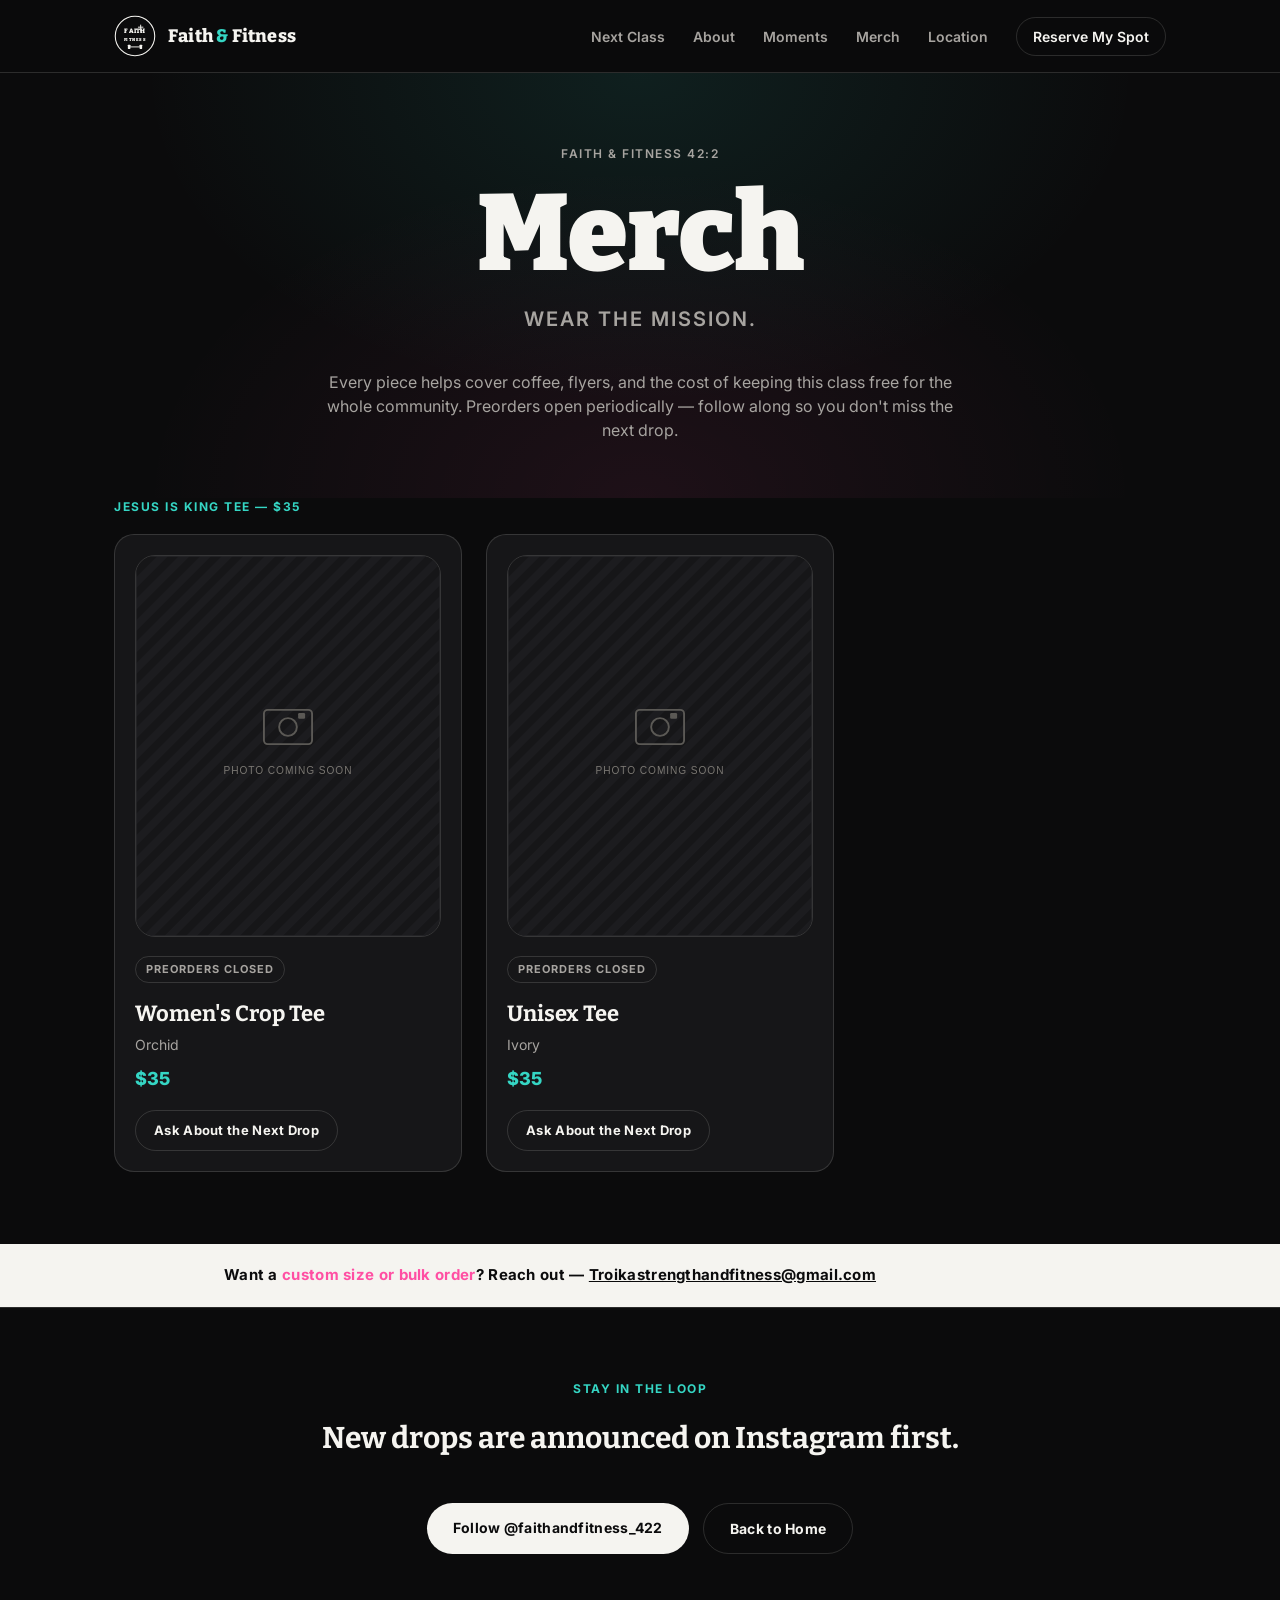
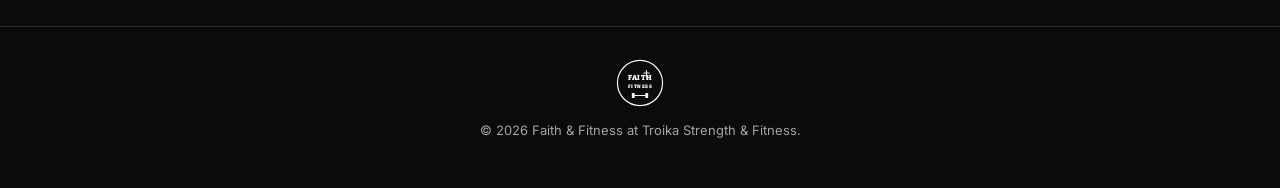
==== merch.html @ f24132ef "Add initial Faith & Fitness site Dark, editorial design pulled from the @faithandfitness_422 Instagr" ====
<!doctype html>
<html lang="en">
<head>
<meta charset="UTF-8">
<meta name="viewport" content="width=device-width, initial-scale=1.0">
<title>Merch | Faith &amp; Fitness 42:2</title>
<meta name="description" content="Shop Faith &amp; Fitness merch — every piece helps fund coffee, flyers, and the next free community class at Troika Strength &amp; Fitness.">
<link rel="preconnect" href="https://fonts.googleapis.com">
<link rel="preconnect" href="https://fonts.gstatic.com" crossorigin>
<link href="https://fonts.googleapis.com/css2?family=Bitter:wght@600;800;900&amp;family=Inter:wght@400;500;600;700&amp;display=swap" rel="stylesheet">
<link rel="stylesheet" href="css/styles.css">
</head>
<body>

<header class="site-header" id="top">
  <div class="wrap header-inner">
    <a class="brand" href="index.html" aria-label="Faith and Fitness — home">
      <svg class="brand-mark" viewBox="0 0 100 100" role="img" aria-hidden="true">
        <circle cx="50" cy="50" r="47" fill="#0b0b0c" stroke="#f5f4f0" stroke-width="2.5"/>
        <text x="50" y="43" text-anchor="middle" class="brand-mark-faith">FAITH</text>
        <line x1="63.5" y1="24" x2="63.5" y2="39" stroke="#f5f4f0" stroke-width="2.25" stroke-linecap="round"/>
        <line x1="58" y1="29" x2="69" y2="29" stroke="#f5f4f0" stroke-width="2.25" stroke-linecap="round"/>
        <text x="50" y="61" text-anchor="middle" class="brand-mark-fitness">FITNESS</text>
        <g transform="translate(50,76)" stroke="#f5f4f0" stroke-width="2.25" fill="none" stroke-linecap="round">
          <line x1="-13" y1="0" x2="13" y2="0"/>
          <rect x="-17" y="-5" width="6" height="10" fill="#f5f4f0" stroke="none" rx="1"/>
          <rect x="11" y="-5" width="6" height="10" fill="#f5f4f0" stroke="none" rx="1"/>
        </g>
      </svg>
      <span class="brand-name">Faith <em>&amp;</em> Fitness</span>
    </a>

    <button class="nav-toggle" id="navToggle" aria-expanded="false" aria-controls="siteNav">
      <span></span><span></span><span></span>
    </button>

    <nav class="site-nav" id="siteNav">
      <a href="index.html#next-class">Next Class</a>
      <a href="index.html#about">About</a>
      <a href="index.html#moments">Moments</a>
      <a href="merch.html" aria-current="page">Merch</a>
      <a href="index.html#location">Location</a>
      <a class="nav-cta" href="https://troikastrengthandfitness.wodify.com/OnlineSalesPage/Main?q=MembershipType%7CLocationId%3D6740%26ClassId%3D196280361%26HasProgramAccess%3DFalse" target="_blank" rel="noopener">Reserve My Spot</a>
    </nav>
  </div>
</header>

<main>

  <section class="hero merch-hero">
    <div class="wrap hero-inner">
      <p class="eyebrow">Faith &amp; Fitness 42:2</p>
      <h1 class="hero-title">Merch</h1>
      <p class="hero-tagline">Wear the mission.</p>
      <p class="pillars-blurb">Every piece helps cover coffee, flyers, and the cost of keeping this class free for the whole community. Preorders open periodically — follow along so you don't miss the next drop.</p>
    </div>
  </section>

  <section class="merch-grid-section">
    <div class="wrap">
      <p class="section-label">Jesus Is King Tee — $35</p>
      <div class="merch-grid">

        <article class="product-card">
          <div class="photo-frame product-photo">
            <img src="assets/placeholder-portrait.svg" alt="Add a product photo — replace assets/placeholder-portrait.svg with assets/merch/tee-orchid.jpg and update this src" loading="lazy">
          </div>
          <p class="product-status">Preorders closed</p>
          <h3 class="product-name">Women's Crop Tee</h3>
          <p class="product-variant">Orchid</p>
          <p class="product-price">$35</p>
          <a class="btn btn-line small" href="https://www.instagram.com/faithandfitness_422/" target="_blank" rel="noopener">Ask About the Next Drop</a>
        </article>

        <article class="product-card">
          <div class="photo-frame product-photo">
            <img src="assets/placeholder-portrait.svg" alt="Add a product photo — replace assets/placeholder-portrait.svg with assets/merch/tee-ivory.jpg and update this src" loading="lazy">
          </div>
          <p class="product-status">Preorders closed</p>
          <h3 class="product-name">Unisex Tee</h3>
          <p class="product-variant">Ivory</p>
          <p class="product-price">$35</p>
          <a class="btn btn-line small" href="https://www.instagram.com/faithandfitness_422/" target="_blank" rel="noopener">Ask About the Next Drop</a>
        </article>

      </div>
    </div>
  </section>

  <div class="banner">
    <p class="wrap">Want a <strong>custom size or bulk order</strong>? Reach out — <a href="mailto:Troikastrengthandfitness@gmail.com" style="text-decoration:underline;">Troikastrengthandfitness@gmail.com</a></p>
  </div>

  <section class="location">
    <div class="wrap location-grid" style="grid-template-columns: 1fr;">
      <div class="location-info" style="text-align:center;">
        <p class="section-label">Stay in the loop</p>
        <h2>New drops are announced on Instagram first.</h2>
        <div class="hero-actions" style="margin-top:24px;">
          <a class="btn btn-solid" href="https://www.instagram.com/faithandfitness_422/" target="_blank" rel="noopener">Follow @faithandfitness_422</a>
          <a class="btn btn-line" href="index.html">Back to Home</a>
        </div>
      </div>
    </div>
  </section>

</main>

<footer class="site-footer">
  <div class="wrap footer-inner">
    <a class="brand brand-footer" href="index.html" aria-label="Faith and Fitness — home">
      <svg class="brand-mark" viewBox="0 0 100 100" role="img" aria-hidden="true">
        <circle cx="50" cy="50" r="47" fill="#0b0b0c" stroke="#f5f4f0" stroke-width="2.5"/>
        <text x="50" y="43" text-anchor="middle" class="brand-mark-faith">FAITH</text>
        <line x1="63.5" y1="24" x2="63.5" y2="39" stroke="#f5f4f0" stroke-width="2.25" stroke-linecap="round"/>
        <line x1="58" y1="29" x2="69" y2="29" stroke="#f5f4f0" stroke-width="2.25" stroke-linecap="round"/>
        <text x="50" y="61" text-anchor="middle" class="brand-mark-fitness">FITNESS</text>
        <g transform="translate(50,76)" stroke="#f5f4f0" stroke-width="2.25" fill="none" stroke-linecap="round">
          <line x1="-13" y1="0" x2="13" y2="0"/>
          <rect x="-17" y="-5" width="6" height="10" fill="#f5f4f0" stroke="none" rx="1"/>
          <rect x="11" y="-5" width="6" height="10" fill="#f5f4f0" stroke="none" rx="1"/>
        </g>
      </svg>
    </a>
    <p>&copy; <span id="year"></span> Faith &amp; Fitness at Troika Strength &amp; Fitness.</p>
  </div>
</footer>

<script src="js/main.js"></script>
</body>
</html>
---- css/styles.css ----
:root {
  --bg: #0b0b0c;
  --bg-raised: #161618;
  --bg-cream: #f5f4f0;
  --ink: #f5f4f0;
  --muted: #a7a4a0;
  --line: rgba(245, 244, 240, 0.14);
  --pink: #ff4fa3;
  --teal: #35d6c4;
  --font-display: "Bitter", Georgia, serif;
  --font-body: "Inter", -apple-system, BlinkMacSystemFont, sans-serif;
  --wrap: 1100px;
}

* { box-sizing: border-box; }
html { scroll-behavior: smooth; }

body {
  margin: 0;
  background: var(--bg);
  color: var(--ink);
  font-family: var(--font-body);
  line-height: 1.5;
  -webkit-font-smoothing: antialiased;
}

img { max-width: 100%; display: block; }
a { color: inherit; text-decoration: none; }

.wrap {
  max-width: var(--wrap);
  margin: 0 auto;
  padding: 0 24px;
}

/* ---------- Header ---------- */
.site-header {
  position: sticky;
  top: 0;
  z-index: 50;
  background: rgba(11, 11, 12, 0.88);
  backdrop-filter: blur(10px);
  border-bottom: 1px solid var(--line);
}

.header-inner {
  display: flex;
  align-items: center;
  justify-content: space-between;
  height: 72px;
}

.brand {
  display: flex;
  align-items: center;
  gap: 12px;
}

.brand-mark {
  width: 42px;
  height: 42px;
  flex-shrink: 0;
}

.brand-mark-faith,
.brand-mark-fitness {
  font-family: var(--font-display);
  font-weight: 900;
  fill: var(--ink);
}
.brand-mark-faith { font-size: 15px; letter-spacing: 0.5px; }
.brand-mark-fitness { font-size: 10px; letter-spacing: 1px; }

.brand-name {
  font-family: var(--font-display);
  font-weight: 800;
  font-size: 18px;
  letter-spacing: 0.2px;
  display: none;
}
.brand-name em { font-style: normal; color: var(--teal); }

.site-nav {
  display: flex;
  align-items: center;
  gap: 28px;
  font-size: 14px;
  font-weight: 600;
}

.site-nav a {
  color: var(--muted);
  transition: color 0.15s ease;
}
.site-nav a:hover { color: var(--ink); }

.nav-cta {
  color: var(--ink) !important;
  border: 1px solid var(--line);
  padding: 8px 16px;
  border-radius: 999px;
}
.nav-cta:hover { border-color: var(--ink); }

.nav-toggle {
  display: flex;
  flex-direction: column;
  justify-content: center;
  gap: 5px;
  width: 36px;
  height: 36px;
  background: none;
  border: none;
  cursor: pointer;
  padding: 0;
}
.nav-toggle span {
  display: block;
  height: 2px;
  background: var(--ink);
  border-radius: 2px;
}

/* ---------- Hero ---------- */
.hero {
  padding: 96px 0 72px;
  text-align: center;
  background:
    radial-gradient(ellipse at 50% 0%, rgba(53, 214, 196, 0.10), transparent 55%),
    radial-gradient(ellipse at 50% 100%, rgba(255, 79, 163, 0.08), transparent 55%);
}

.eyebrow {
  text-transform: uppercase;
  letter-spacing: 1.5px;
  font-size: 12px;
  font-weight: 600;
  color: var(--muted);
  margin: 0 0 20px;
}

.hero-title {
  font-family: var(--font-display);
  font-weight: 900;
  font-size: clamp(52px, 12vw, 108px);
  line-height: 0.95;
  margin: 0;
  letter-spacing: -1px;
}
.hero-title .amp { color: var(--pink); }

.verse-ref {
  font-family: var(--font-display);
  font-weight: 700;
  font-style: italic;
  color: var(--teal);
  font-size: 20px;
  margin: 8px 0 0;
}

.hero-tagline {
  font-size: clamp(16px, 2.4vw, 20px);
  color: var(--muted);
  margin: 18px 0 0;
  text-transform: uppercase;
  letter-spacing: 2px;
  font-weight: 600;
}

.hero-actions {
  margin-top: 36px;
  display: flex;
  justify-content: center;
  gap: 14px;
  flex-wrap: wrap;
}

.btn {
  display: inline-block;
  padding: 14px 26px;
  border-radius: 999px;
  font-weight: 700;
  font-size: 14px;
  letter-spacing: 0.3px;
  transition: transform 0.15s ease, opacity 0.15s ease;
}
.btn:hover { transform: translateY(-1px); }
.btn-solid { background: var(--ink); color: var(--bg); }
.btn-line { border: 1px solid var(--line); }
.btn-line:hover { border-color: var(--ink); }
.btn.small { padding: 10px 18px; font-size: 13px; }

/* ---------- Photo placeholders ---------- */
.photo-frame {
  border-radius: 20px;
  overflow: hidden;
  border: 1px solid var(--line);
}
.photo-frame img { width: 100%; height: 100%; object-fit: cover; }

.hero-photo {
  margin: 48px auto 0;
  max-width: 780px;
  aspect-ratio: 16 / 9;
}

.moment-photo { aspect-ratio: 4 / 5; margin-bottom: 18px; }

/* ---------- Section labels ---------- */
.section-label {
  text-transform: uppercase;
  letter-spacing: 1.5px;
  font-size: 12px;
  font-weight: 700;
  color: var(--teal);
  margin: 0 0 18px;
}

/* ---------- Pillars ---------- */
.pillars { padding: 64px 0; border-top: 1px solid var(--line); }

.pillars-grid {
  display: grid;
  grid-template-columns: repeat(4, 1fr);
  gap: 16px;
  text-align: center;
}

.pillar {
  display: flex;
  flex-direction: column;
  align-items: center;
  gap: 12px;
}

.pillar-icon {
  width: 56px;
  height: 56px;
  border-radius: 50%;
  border: 1px solid var(--line);
  display: flex;
  align-items: center;
  justify-content: center;
}
.pillar-icon svg { width: 24px; height: 24px; }

.pillar-label {
  font-size: 13px;
  font-weight: 700;
  text-transform: uppercase;
  letter-spacing: 1px;
}

.pillars-blurb {
  max-width: 640px;
  margin: 36px auto 0;
  text-align: center;
  color: var(--muted);
  font-size: 16px;
}

/* ---------- Next class ---------- */
.next-class { padding: 64px 0; border-top: 1px solid var(--line); }

.next-class-grid {
  display: grid;
  grid-template-columns: 1fr 1fr;
  gap: 20px;
}

.date-card, .info-card {
  background: var(--bg-raised);
  border: 1px solid var(--line);
  border-radius: 20px;
  padding: 32px;
}

.date-card-eyebrow, .info-card-eyebrow {
  text-transform: uppercase;
  letter-spacing: 1.5px;
  font-size: 11px;
  font-weight: 700;
  color: var(--muted);
  margin: 0 0 10px;
}

.date-card-day {
  font-size: 16px;
  font-weight: 600;
  margin: 0;
  color: var(--muted);
}

.date-card-date {
  font-family: var(--font-display);
  font-weight: 900;
  font-size: 40px;
  margin: 4px 0 0;
}

.date-card-time {
  font-size: 20px;
  font-weight: 700;
  color: var(--teal);
  margin: 4px 0 0;
}

.date-card-actions {
  display: flex;
  flex-wrap: wrap;
  gap: 10px;
  margin-top: 22px;
}

.info-card-title {
  font-family: var(--font-display);
  font-weight: 800;
  font-size: 22px;
  margin: 0 0 8px;
}

.info-card-note {
  color: var(--muted);
  font-size: 14px;
  margin: 0;
}

.info-card-divider {
  height: 1px;
  background: var(--line);
  margin: 22px 0;
}

/* ---------- Banner ---------- */
.banner {
  background: var(--ink);
  color: var(--bg);
  padding: 20px 0;
  text-align: center;
}
.banner p {
  margin: 0;
  font-weight: 700;
  font-size: 15px;
  letter-spacing: 0.3px;
}
.banner strong { color: var(--pink); }

/* ---------- Moments ---------- */
.moments { padding: 72px 0; }

.moments-grid {
  display: grid;
  grid-template-columns: repeat(3, 1fr);
  gap: 16px;
}

.moment-card {
  background: var(--bg-raised);
  border: 1px solid var(--line);
  border-radius: 20px;
  padding: 20px;
  display: flex;
  flex-direction: column;
}

.moment-card-current {
  border-color: var(--teal);
  background: linear-gradient(160deg, rgba(53, 214, 196, 0.14), var(--bg-raised) 60%);
}

.moment-date {
  text-transform: uppercase;
  letter-spacing: 1.5px;
  font-size: 11px;
  font-weight: 700;
  color: var(--muted);
  margin: 0 0 10px;
}

.moment-card h3 {
  font-family: var(--font-display);
  font-size: 24px;
  margin: 0 0 6px;
}

.moment-card p:last-child {
  margin: 0;
  color: var(--muted);
  font-size: 14px;
}

.verse {
  max-width: 640px;
  margin: 56px auto 0;
  text-align: center;
  padding: 0;
}
.verse p {
  font-family: var(--font-display);
  font-style: italic;
  font-size: clamp(20px, 3vw, 26px);
  margin: 0 0 12px;
  line-height: 1.4;
}
.verse cite {
  font-style: normal;
  font-size: 13px;
  font-weight: 700;
  text-transform: uppercase;
  letter-spacing: 1.5px;
  color: var(--teal);
}

/* ---------- Merch teaser ---------- */
.merch-teaser { padding: 72px 0; border-top: 1px solid var(--line); }

.merch-teaser-grid {
  display: grid;
  grid-template-columns: 1.1fr 1fr;
  gap: 40px;
  align-items: center;
}

.merch-teaser-copy h2 {
  font-family: var(--font-display);
  font-size: clamp(30px, 4vw, 42px);
  margin: 0 0 16px;
}

.merch-teaser-photos {
  display: grid;
  grid-template-columns: 1fr 1fr;
  gap: 14px;
}

.merch-teaser-photo { aspect-ratio: 4 / 5; }

/* ---------- Merch page ---------- */
.merch-hero { padding: 72px 0 56px; }

.merch-grid-section { padding: 0 0 72px; }

.merch-grid {
  display: grid;
  grid-template-columns: repeat(2, 1fr);
  gap: 24px;
  max-width: 720px;
}

.product-card {
  background: var(--bg-raised);
  border: 1px solid var(--line);
  border-radius: 20px;
  padding: 20px;
}

.product-photo { aspect-ratio: 4 / 5; margin-bottom: 18px; }

.product-status {
  display: inline-block;
  text-transform: uppercase;
  letter-spacing: 1px;
  font-size: 11px;
  font-weight: 700;
  color: var(--muted);
  border: 1px solid var(--line);
  border-radius: 999px;
  padding: 4px 10px;
  margin: 0 0 14px;
}

.product-name {
  font-family: var(--font-display);
  font-size: 22px;
  margin: 0 0 4px;
}

.product-variant { color: var(--muted); font-size: 14px; margin: 0 0 10px; }

.product-price {
  font-weight: 800;
  font-size: 18px;
  color: var(--teal);
  margin: 0 0 18px;
}

/* ---------- Location ---------- */
.location { padding: 72px 0; border-top: 1px solid var(--line); }

.location-grid {
  display: grid;
  grid-template-columns: 1.3fr 1fr;
  gap: 40px;
}

.location-info h2 {
  font-family: var(--font-display);
  font-size: 30px;
  margin: 0 0 16px;
}

.location-address { font-size: 16px; margin: 0 0 12px; }
.location-info p a { border-bottom: 1px solid var(--line); }
.location-info .btn { margin-top: 18px; }

.location-socials {
  display: flex;
  flex-direction: column;
  gap: 12px;
  align-self: start;
}

.social-link {
  font-weight: 600;
  font-size: 15px;
  padding: 14px 18px;
  border: 1px solid var(--line);
  border-radius: 14px;
  transition: border-color 0.15s ease;
}
.social-link:hover { border-color: var(--ink); }

/* ---------- Footer ---------- */
.site-footer {
  border-top: 1px solid var(--line);
  padding: 32px 0 48px;
}

.footer-inner {
  display: flex;
  flex-direction: column;
  align-items: center;
  gap: 14px;
  text-align: center;
}

.brand-footer .brand-mark { width: 48px; height: 48px; }

.footer-inner p {
  margin: 0;
  color: var(--muted);
  font-size: 13px;
}

/* ---------- Responsive ---------- */
@media (min-width: 560px) {
  .brand-name { display: block; }
}

@media (max-width: 780px) {
  .site-nav {
    position: fixed;
    inset: 72px 0 auto 0;
    background: var(--bg);
    border-bottom: 1px solid var(--line);
    flex-direction: column;
    align-items: flex-start;
    gap: 0;
    padding: 8px 24px 20px;
    transform: translateY(-8px);
    opacity: 0;
    pointer-events: none;
    transition: opacity 0.18s ease, transform 0.18s ease;
  }
  .site-nav.is-open {
    opacity: 1;
    transform: translateY(0);
    pointer-events: auto;
  }
  .site-nav a {
    width: 100%;
    padding: 14px 0;
    border-bottom: 1px solid var(--line);
  }
  .nav-cta {
    margin-top: 12px;
    text-align: center;
    border-bottom: 1px solid var(--line) !important;
  }
  .nav-toggle { display: flex; }

  .pillars-grid { grid-template-columns: repeat(2, 1fr); gap: 28px; }
  .next-class-grid { grid-template-columns: 1fr; }
  .moments-grid { grid-template-columns: 1fr; }
  .location-grid { grid-template-columns: 1fr; }
  .merch-teaser-grid { grid-template-columns: 1fr; }
  .merch-teaser-photos { max-width: 320px; margin: 0 auto; }
  .merch-grid { grid-template-columns: 1fr !important; }
}

@media (min-width: 781px) {
  .nav-toggle { display: none; }
}
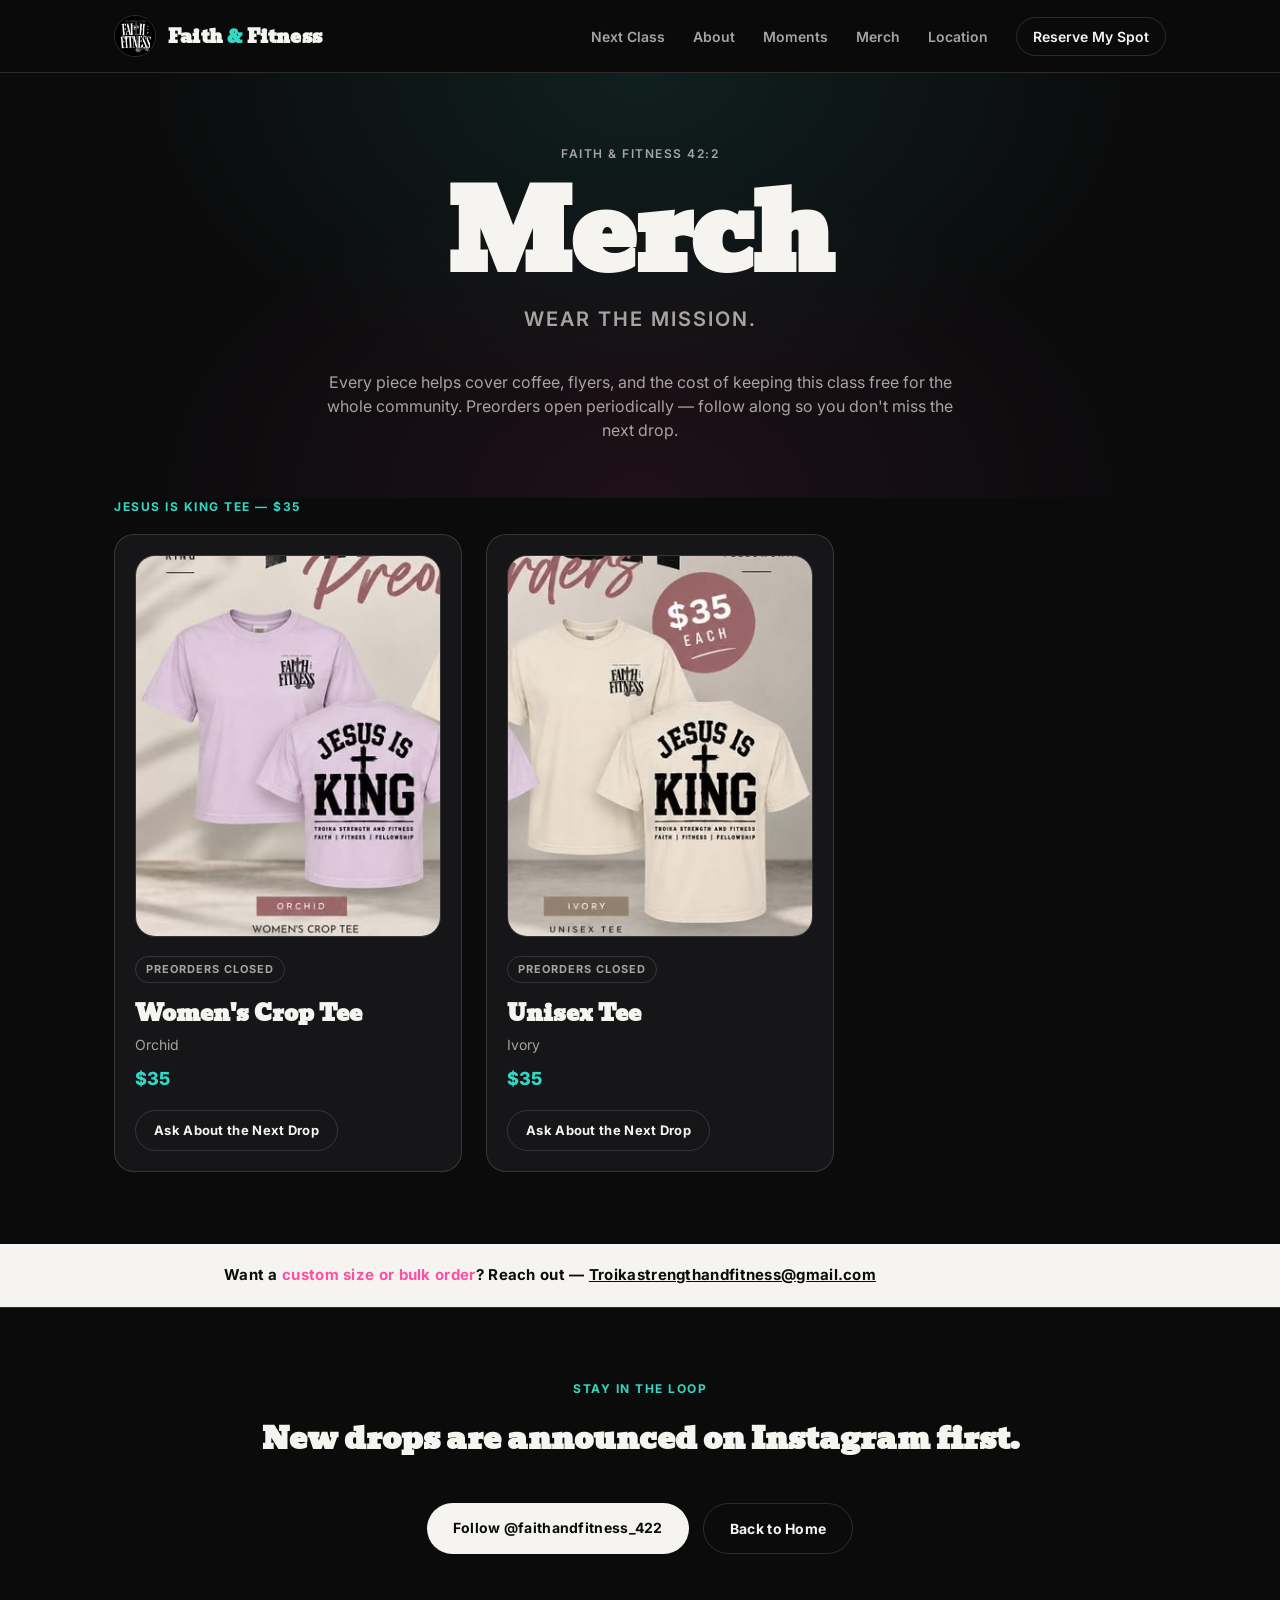
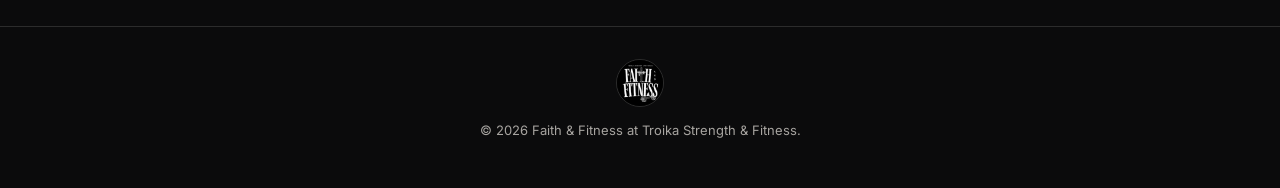
==== commit 65df7dd4: "Swap in real logo and flyer photos, restyle type Pulled the real profile logo and the last three mon" ====
--- a/merch.html
+++ b/merch.html
@@ -7,7 +7,7 @@
 <meta name="description" content="Shop Faith &amp; Fitness merch — every piece helps fund coffee, flyers, and the next free community class at Troika Strength &amp; Fitness.">
 <link rel="preconnect" href="https://fonts.googleapis.com">
 <link rel="preconnect" href="https://fonts.gstatic.com" crossorigin>
-<link href="https://fonts.googleapis.com/css2?family=Bitter:wght@600;800;900&amp;family=Inter:wght@400;500;600;700&amp;display=swap" rel="stylesheet">
+<link href="https://fonts.googleapis.com/css2?family=Bevan&amp;family=Inter:wght@400;500;600;700&amp;display=swap" rel="stylesheet">
 <link rel="stylesheet" href="css/styles.css">
 </head>
 <body>
@@ -15,18 +15,7 @@
 <header class="site-header" id="top">
   <div class="wrap header-inner">
     <a class="brand" href="index.html" aria-label="Faith and Fitness — home">
-      <svg class="brand-mark" viewBox="0 0 100 100" role="img" aria-hidden="true">
-        <circle cx="50" cy="50" r="47" fill="#0b0b0c" stroke="#f5f4f0" stroke-width="2.5"/>
-        <text x="50" y="43" text-anchor="middle" class="brand-mark-faith">FAITH</text>
-        <line x1="63.5" y1="24" x2="63.5" y2="39" stroke="#f5f4f0" stroke-width="2.25" stroke-linecap="round"/>
-        <line x1="58" y1="29" x2="69" y2="29" stroke="#f5f4f0" stroke-width="2.25" stroke-linecap="round"/>
-        <text x="50" y="61" text-anchor="middle" class="brand-mark-fitness">FITNESS</text>
-        <g transform="translate(50,76)" stroke="#f5f4f0" stroke-width="2.25" fill="none" stroke-linecap="round">
-          <line x1="-13" y1="0" x2="13" y2="0"/>
-          <rect x="-17" y="-5" width="6" height="10" fill="#f5f4f0" stroke="none" rx="1"/>
-          <rect x="11" y="-5" width="6" height="10" fill="#f5f4f0" stroke="none" rx="1"/>
-        </g>
-      </svg>
+      <img class="brand-mark" src="assets/logo.jpg" alt="Faith and Fitness logo">
       <span class="brand-name">Faith <em>&amp;</em> Fitness</span>
     </a>
 
@@ -63,7 +52,7 @@
 
         <article class="product-card">
           <div class="photo-frame product-photo">
-            <img src="assets/placeholder-portrait.svg" alt="Add a product photo — replace assets/placeholder-portrait.svg with assets/merch/tee-orchid.jpg and update this src" loading="lazy">
+            <img src="assets/merch/tee-orchid.jpg" alt="Orchid women's crop tee — Jesus Is King, Faith &amp; Fitness" loading="lazy">
           </div>
           <p class="product-status">Preorders closed</p>
           <h3 class="product-name">Women's Crop Tee</h3>
@@ -74,7 +63,7 @@
 
         <article class="product-card">
           <div class="photo-frame product-photo">
-            <img src="assets/placeholder-portrait.svg" alt="Add a product photo — replace assets/placeholder-portrait.svg with assets/merch/tee-ivory.jpg and update this src" loading="lazy">
+            <img src="assets/merch/tee-ivory.jpg" alt="Ivory unisex tee — Jesus Is King, Faith &amp; Fitness" loading="lazy">
           </div>
           <p class="product-status">Preorders closed</p>
           <h3 class="product-name">Unisex Tee</h3>
@@ -109,18 +98,7 @@
 <footer class="site-footer">
   <div class="wrap footer-inner">
     <a class="brand brand-footer" href="index.html" aria-label="Faith and Fitness — home">
-      <svg class="brand-mark" viewBox="0 0 100 100" role="img" aria-hidden="true">
-        <circle cx="50" cy="50" r="47" fill="#0b0b0c" stroke="#f5f4f0" stroke-width="2.5"/>
-        <text x="50" y="43" text-anchor="middle" class="brand-mark-faith">FAITH</text>
-        <line x1="63.5" y1="24" x2="63.5" y2="39" stroke="#f5f4f0" stroke-width="2.25" stroke-linecap="round"/>
-        <line x1="58" y1="29" x2="69" y2="29" stroke="#f5f4f0" stroke-width="2.25" stroke-linecap="round"/>
-        <text x="50" y="61" text-anchor="middle" class="brand-mark-fitness">FITNESS</text>
-        <g transform="translate(50,76)" stroke="#f5f4f0" stroke-width="2.25" fill="none" stroke-linecap="round">
-          <line x1="-13" y1="0" x2="13" y2="0"/>
-          <rect x="-17" y="-5" width="6" height="10" fill="#f5f4f0" stroke="none" rx="1"/>
-          <rect x="11" y="-5" width="6" height="10" fill="#f5f4f0" stroke="none" rx="1"/>
-        </g>
-      </svg>
+      <img class="brand-mark" src="assets/logo.jpg" alt="Faith and Fitness logo">
     </a>
     <p>&copy; <span id="year"></span> Faith &amp; Fitness at Troika Strength &amp; Fitness.</p>
   </div>
--- a/css/styles.css
+++ b/css/styles.css
@@ -7,7 +7,7 @@
   --line: rgba(245, 244, 240, 0.14);
   --pink: #ff4fa3;
   --teal: #35d6c4;
-  --font-display: "Bitter", Georgia, serif;
+  --font-display: "Bevan", Georgia, serif;
   --font-body: "Inter", -apple-system, BlinkMacSystemFont, sans-serif;
   --wrap: 1100px;
 }
@@ -60,16 +60,10 @@
   width: 42px;
   height: 42px;
   flex-shrink: 0;
-}
-
-.brand-mark-faith,
-.brand-mark-fitness {
-  font-family: var(--font-display);
-  font-weight: 900;
-  fill: var(--ink);
-}
-.brand-mark-faith { font-size: 15px; letter-spacing: 0.5px; }
-.brand-mark-fitness { font-size: 10px; letter-spacing: 1px; }
+  border-radius: 50%;
+  object-fit: cover;
+  border: 1px solid var(--line);
+}
 
 .brand-name {
   font-family: var(--font-display);
@@ -203,6 +197,61 @@
   max-width: 780px;
   aspect-ratio: 16 / 9;
 }
+
+/* ---------- Verse of the day ---------- */
+.votd {
+  max-width: 560px;
+  margin: 44px auto 0;
+  padding: 28px 32px;
+  border: 1px solid var(--line);
+  border-radius: 20px;
+  background: var(--bg-raised);
+  text-align: center;
+}
+
+.votd-label {
+  text-transform: uppercase;
+  letter-spacing: 1.5px;
+  font-size: 11px;
+  font-weight: 700;
+  color: var(--teal);
+  margin: 0 0 14px;
+}
+
+.votd-text {
+  font-family: var(--font-display);
+  font-style: italic;
+  font-size: clamp(17px, 2.4vw, 20px);
+  line-height: 1.5;
+  margin: 0 0 10px;
+  min-height: 1.5em;
+  transition: opacity 0.2s ease;
+}
+
+.votd-ref {
+  font-size: 13px;
+  font-weight: 700;
+  letter-spacing: 0.5px;
+  color: var(--muted);
+  margin: 0 0 18px;
+  transition: opacity 0.2s ease;
+}
+
+.votd-text.is-fading, .votd-ref.is-fading { opacity: 0; }
+
+.votd-next {
+  background: none;
+  border: 1px solid var(--line);
+  color: var(--ink);
+  font-family: var(--font-body);
+  font-weight: 600;
+  font-size: 13px;
+  padding: 9px 18px;
+  border-radius: 999px;
+  cursor: pointer;
+  transition: border-color 0.15s ease;
+}
+.votd-next:hover { border-color: var(--ink); }
 
 .moment-photo { aspect-ratio: 4 / 5; margin-bottom: 18px; }
 
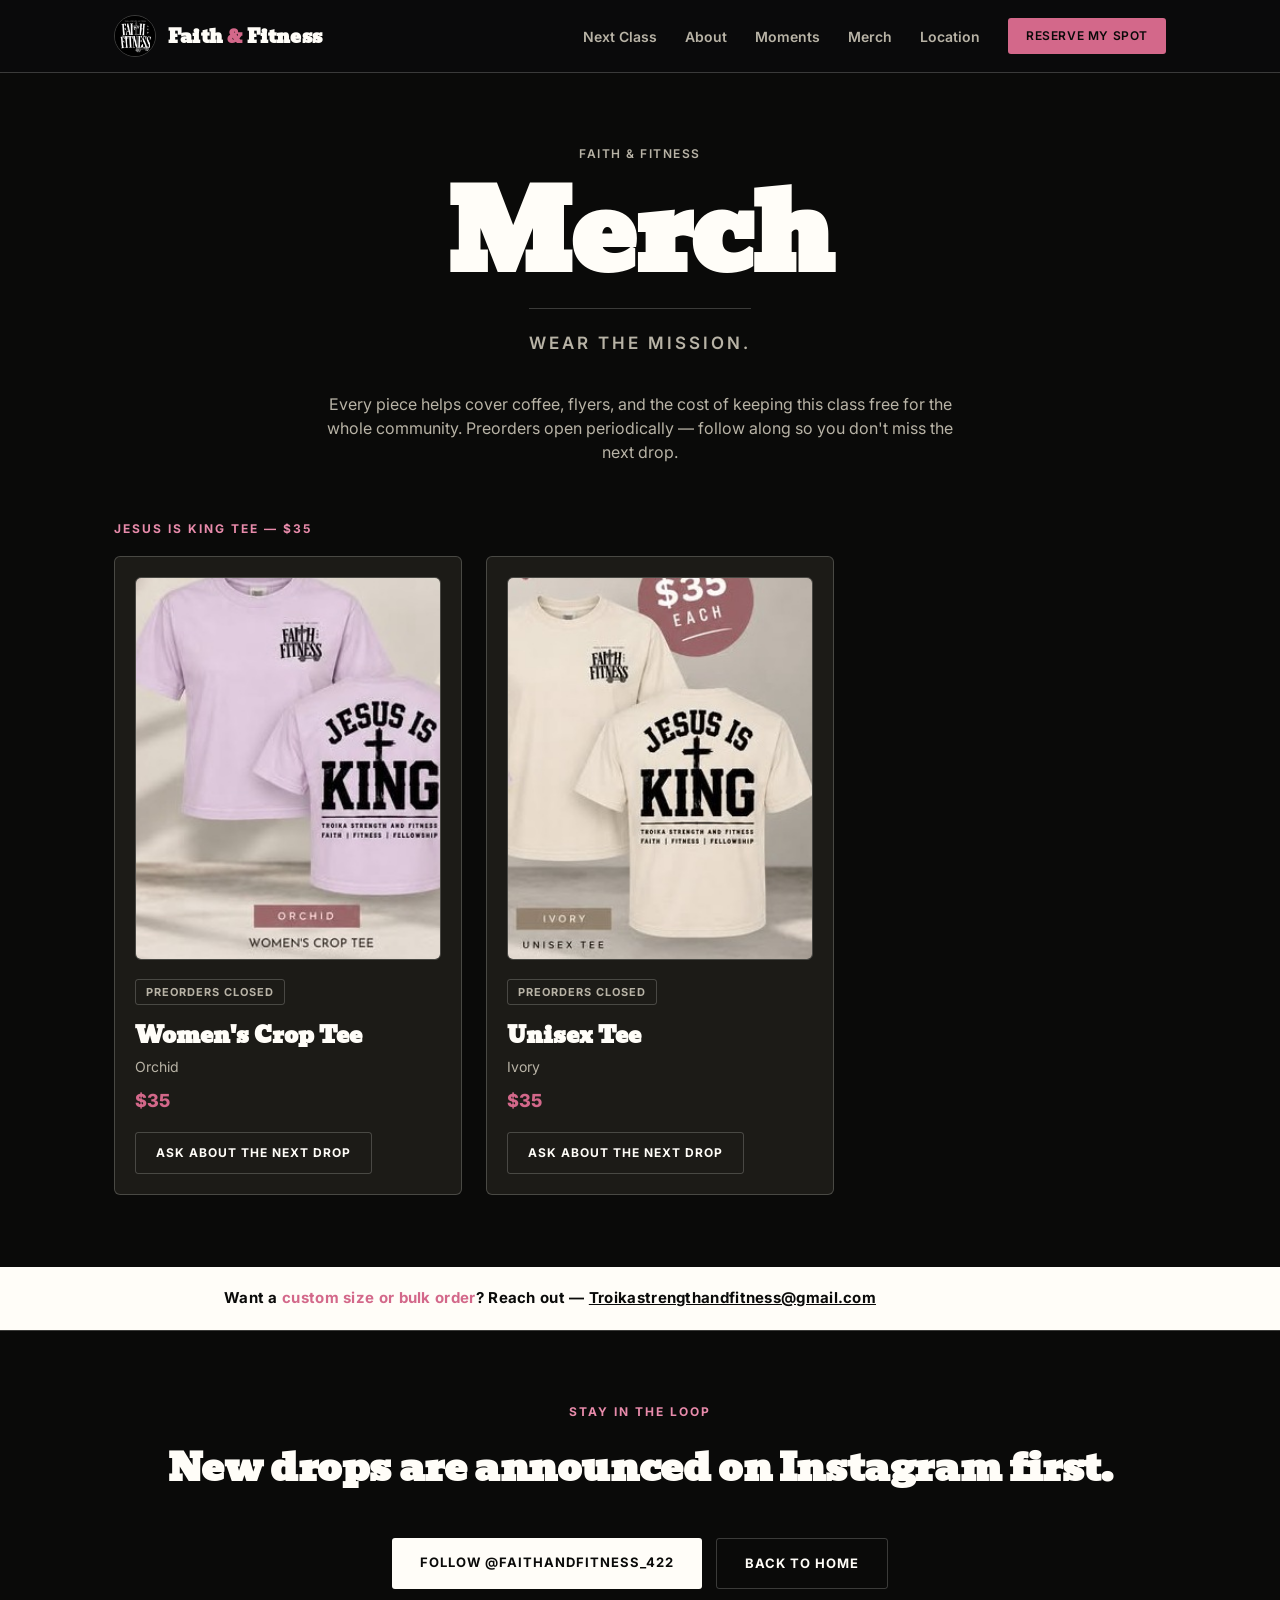
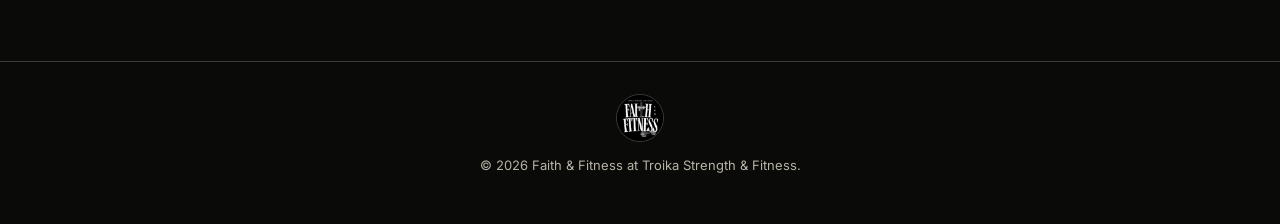
==== commit 98172280: "Brighten contrast, add typographic pop, drop "42:2" Brightened --muted and --ink for better readabil" ====
--- a/merch.html
+++ b/merch.html
@@ -3,7 +3,7 @@
 <head>
 <meta charset="UTF-8">
 <meta name="viewport" content="width=device-width, initial-scale=1.0">
-<title>Merch | Faith &amp; Fitness 42:2</title>
+<title>Merch | Faith &amp; Fitness</title>
 <meta name="description" content="Shop Faith &amp; Fitness merch — every piece helps fund coffee, flyers, and the next free community class at Troika Strength &amp; Fitness.">
 <link rel="preconnect" href="https://fonts.googleapis.com">
 <link rel="preconnect" href="https://fonts.gstatic.com" crossorigin>
@@ -38,7 +38,7 @@
 
   <section class="hero merch-hero">
     <div class="wrap hero-inner">
-      <p class="eyebrow">Faith &amp; Fitness 42:2</p>
+      <p class="eyebrow">Faith &amp; Fitness</p>
       <h1 class="hero-title">Merch</h1>
       <p class="hero-tagline">Wear the mission.</p>
       <p class="pillars-blurb">Every piece helps cover coffee, flyers, and the cost of keeping this class free for the whole community. Preorders open periodically — follow along so you don't miss the next drop.</p>
--- a/css/styles.css
+++ b/css/styles.css
@@ -1,15 +1,18 @@
 :root {
-  --bg: #0b0b0c;
-  --bg-raised: #161618;
-  --bg-cream: #f5f4f0;
-  --ink: #f5f4f0;
-  --muted: #a7a4a0;
-  --line: rgba(245, 244, 240, 0.14);
-  --pink: #ff4fa3;
-  --teal: #35d6c4;
+  --bg: #0a0a09;
+  --bg-raised: #1c1b17;
+  --bg-cream: #f0ead9;
+  --ink: #fffdf8;
+  --muted: #b8b3a6;
+  --line: rgba(255, 253, 248, 0.2);
+  --accent: #d3688a;
+  --accent-bright: #e88bab;
+  --accent-dim: rgba(211, 104, 138, 0.18);
   --font-display: "Bevan", Georgia, serif;
   --font-body: "Inter", -apple-system, BlinkMacSystemFont, sans-serif;
   --wrap: 1100px;
+  --radius-sm: 3px;
+  --radius-md: 6px;
 }
 
 * { box-sizing: border-box; }
@@ -72,7 +75,7 @@
   letter-spacing: 0.2px;
   display: none;
 }
-.brand-name em { font-style: normal; color: var(--teal); }
+.brand-name em { font-style: normal; color: var(--accent); }
 
 .site-nav {
   display: flex;
@@ -89,12 +92,15 @@
 .site-nav a:hover { color: var(--ink); }
 
 .nav-cta {
-  color: var(--ink) !important;
-  border: 1px solid var(--line);
-  padding: 8px 16px;
-  border-radius: 999px;
-}
-.nav-cta:hover { border-color: var(--ink); }
+  color: var(--bg) !important;
+  background: var(--accent);
+  padding: 9px 18px;
+  border-radius: var(--radius-sm);
+  text-transform: uppercase;
+  letter-spacing: 0.6px;
+  font-size: 12px;
+}
+.nav-cta:hover { opacity: 0.85; }
 
 .nav-toggle {
   display: flex;
@@ -117,11 +123,8 @@
 
 /* ---------- Hero ---------- */
 .hero {
-  padding: 96px 0 72px;
+  padding: 90px 0 72px;
   text-align: center;
-  background:
-    radial-gradient(ellipse at 50% 0%, rgba(53, 214, 196, 0.10), transparent 55%),
-    radial-gradient(ellipse at 50% 100%, rgba(255, 79, 163, 0.08), transparent 55%);
 }
 
 .eyebrow {
@@ -141,24 +144,21 @@
   margin: 0;
   letter-spacing: -1px;
 }
-.hero-title .amp { color: var(--pink); }
-
-.verse-ref {
-  font-family: var(--font-display);
-  font-weight: 700;
-  font-style: italic;
-  color: var(--teal);
-  font-size: 20px;
-  margin: 8px 0 0;
+.hero-title .amp {
+  color: var(--accent-bright);
+  text-shadow: 0 0 40px rgba(211, 104, 138, 0.45);
 }
 
 .hero-tagline {
-  font-size: clamp(16px, 2.4vw, 20px);
-  color: var(--muted);
-  margin: 18px 0 0;
-  text-transform: uppercase;
-  letter-spacing: 2px;
+  font-size: clamp(14px, 2.2vw, 17px);
+  color: var(--muted);
+  margin: 22px 0 0;
+  text-transform: uppercase;
+  letter-spacing: 3px;
   font-weight: 600;
+  padding-top: 22px;
+  border-top: 1px solid var(--line);
+  display: inline-block;
 }
 
 .hero-actions {
@@ -171,22 +171,29 @@
 
 .btn {
   display: inline-block;
-  padding: 14px 26px;
-  border-radius: 999px;
-  font-weight: 700;
-  font-size: 14px;
-  letter-spacing: 0.3px;
-  transition: transform 0.15s ease, opacity 0.15s ease;
+  padding: 15px 28px;
+  border-radius: var(--radius-sm);
+  font-weight: 700;
+  font-size: 13px;
+  text-transform: uppercase;
+  letter-spacing: 1px;
+  transition: transform 0.15s ease, opacity 0.15s ease, border-color 0.15s ease;
+  background: none;
+  border: none;
+  font-family: var(--font-body);
+  cursor: pointer;
+  color: var(--ink);
 }
 .btn:hover { transform: translateY(-1px); }
 .btn-solid { background: var(--ink); color: var(--bg); }
-.btn-line { border: 1px solid var(--line); }
+.btn-solid:hover { opacity: 0.88; }
+.btn-line { border: 1.5px solid var(--line); }
 .btn-line:hover { border-color: var(--ink); }
-.btn.small { padding: 10px 18px; font-size: 13px; }
+.btn.small { padding: 11px 20px; font-size: 12px; }
 
 /* ---------- Photo placeholders ---------- */
 .photo-frame {
-  border-radius: 20px;
+  border-radius: var(--radius-md);
   overflow: hidden;
   border: 1px solid var(--line);
 }
@@ -201,20 +208,19 @@
 /* ---------- Verse of the day ---------- */
 .votd {
   max-width: 560px;
-  margin: 44px auto 0;
-  padding: 28px 32px;
-  border: 1px solid var(--line);
-  border-radius: 20px;
-  background: var(--bg-raised);
+  margin: 48px auto 0;
+  padding: 30px 32px;
+  border-top: 1.5px solid var(--ink);
+  border-bottom: 1.5px solid var(--ink);
   text-align: center;
 }
 
 .votd-label {
   text-transform: uppercase;
-  letter-spacing: 1.5px;
+  letter-spacing: 2px;
   font-size: 11px;
   font-weight: 700;
-  color: var(--teal);
+  color: var(--accent);
   margin: 0 0 14px;
 }
 
@@ -241,13 +247,15 @@
 
 .votd-next {
   background: none;
-  border: 1px solid var(--line);
+  border: 1.5px solid var(--line);
   color: var(--ink);
   font-family: var(--font-body);
-  font-weight: 600;
-  font-size: 13px;
-  padding: 9px 18px;
-  border-radius: 999px;
+  font-weight: 700;
+  font-size: 11px;
+  text-transform: uppercase;
+  letter-spacing: 1px;
+  padding: 10px 18px;
+  border-radius: var(--radius-sm);
   cursor: pointer;
   transition: border-color 0.15s ease;
 }
@@ -258,10 +266,10 @@
 /* ---------- Section labels ---------- */
 .section-label {
   text-transform: uppercase;
-  letter-spacing: 1.5px;
+  letter-spacing: 2px;
   font-size: 12px;
   font-weight: 700;
-  color: var(--teal);
+  color: var(--accent-bright);
   margin: 0 0 18px;
 }
 
@@ -269,35 +277,38 @@
 .pillars { padding: 64px 0; border-top: 1px solid var(--line); }
 
 .pillars-grid {
-  display: grid;
-  grid-template-columns: repeat(4, 1fr);
-  gap: 16px;
+  display: flex;
   text-align: center;
 }
 
 .pillar {
+  flex: 1;
   display: flex;
   flex-direction: column;
   align-items: center;
-  gap: 12px;
-}
+  gap: 14px;
+  padding: 0 12px;
+  border-left: 1px solid var(--line);
+}
+.pillar:first-child { border-left: none; }
 
 .pillar-icon {
   width: 56px;
   height: 56px;
   border-radius: 50%;
-  border: 1px solid var(--line);
+  background: var(--ink);
+  color: var(--bg);
   display: flex;
   align-items: center;
   justify-content: center;
 }
-.pillar-icon svg { width: 24px; height: 24px; }
+.pillar-icon svg { width: 24px; height: 24px; stroke-width: 2; }
 
 .pillar-label {
-  font-size: 13px;
-  font-weight: 700;
-  text-transform: uppercase;
-  letter-spacing: 1px;
+  font-size: 12px;
+  font-weight: 700;
+  text-transform: uppercase;
+  letter-spacing: 1.5px;
 }
 
 .pillars-blurb {
@@ -320,7 +331,7 @@
 .date-card, .info-card {
   background: var(--bg-raised);
   border: 1px solid var(--line);
-  border-radius: 20px;
+  border-radius: var(--radius-md);
   padding: 32px;
 }
 
@@ -350,7 +361,7 @@
 .date-card-time {
   font-size: 20px;
   font-weight: 700;
-  color: var(--teal);
+  color: var(--accent);
   margin: 4px 0 0;
 }
 
@@ -393,7 +404,7 @@
   font-size: 15px;
   letter-spacing: 0.3px;
 }
-.banner strong { color: var(--pink); }
+.banner strong { color: var(--accent); }
 
 /* ---------- Moments ---------- */
 .moments { padding: 72px 0; }
@@ -407,15 +418,15 @@
 .moment-card {
   background: var(--bg-raised);
   border: 1px solid var(--line);
-  border-radius: 20px;
+  border-radius: var(--radius-md);
   padding: 20px;
   display: flex;
   flex-direction: column;
 }
 
 .moment-card-current {
-  border-color: var(--teal);
-  background: linear-gradient(160deg, rgba(53, 214, 196, 0.14), var(--bg-raised) 60%);
+  border-color: var(--accent);
+  background: linear-gradient(160deg, var(--accent-dim), var(--bg-raised) 60%);
 }
 
 .moment-date {
@@ -439,17 +450,24 @@
   font-size: 14px;
 }
 
+.verse-block {
+  margin: 56px 0 0;
+  display: grid;
+  grid-template-columns: 260px 1fr;
+  gap: 40px;
+  align-items: center;
+}
+
+.verse-photo { aspect-ratio: 4 / 5; }
+
 .verse {
-  max-width: 640px;
-  margin: 56px auto 0;
-  text-align: center;
   padding: 0;
 }
 .verse p {
   font-family: var(--font-display);
   font-style: italic;
-  font-size: clamp(20px, 3vw, 26px);
-  margin: 0 0 12px;
+  font-size: clamp(20px, 3vw, 28px);
+  margin: 0 0 14px;
   line-height: 1.4;
 }
 .verse cite {
@@ -458,7 +476,7 @@
   font-weight: 700;
   text-transform: uppercase;
   letter-spacing: 1.5px;
-  color: var(--teal);
+  color: var(--accent);
 }
 
 /* ---------- Merch teaser ---------- */
@@ -473,7 +491,9 @@
 
 .merch-teaser-copy h2 {
   font-family: var(--font-display);
-  font-size: clamp(30px, 4vw, 42px);
+  font-size: clamp(32px, 4.5vw, 48px);
+  line-height: 1.05;
+  letter-spacing: -0.5px;
   margin: 0 0 16px;
 }
 
@@ -500,7 +520,7 @@
 .product-card {
   background: var(--bg-raised);
   border: 1px solid var(--line);
-  border-radius: 20px;
+  border-radius: var(--radius-md);
   padding: 20px;
 }
 
@@ -514,7 +534,7 @@
   font-weight: 700;
   color: var(--muted);
   border: 1px solid var(--line);
-  border-radius: 999px;
+  border-radius: var(--radius-sm);
   padding: 4px 10px;
   margin: 0 0 14px;
 }
@@ -530,7 +550,7 @@
 .product-price {
   font-weight: 800;
   font-size: 18px;
-  color: var(--teal);
+  color: var(--accent);
   margin: 0 0 18px;
 }
 
@@ -545,7 +565,8 @@
 
 .location-info h2 {
   font-family: var(--font-display);
-  font-size: 30px;
+  font-size: clamp(30px, 4vw, 38px);
+  letter-spacing: -0.4px;
   margin: 0 0 16px;
 }
 
@@ -565,7 +586,7 @@
   font-size: 15px;
   padding: 14px 18px;
   border: 1px solid var(--line);
-  border-radius: 14px;
+  border-radius: var(--radius-md);
   transition: border-color 0.15s ease;
 }
 .social-link:hover { border-color: var(--ink); }
@@ -625,14 +646,16 @@
   .nav-cta {
     margin-top: 12px;
     text-align: center;
-    border-bottom: 1px solid var(--line) !important;
   }
   .nav-toggle { display: flex; }
 
-  .pillars-grid { grid-template-columns: repeat(2, 1fr); gap: 28px; }
+  .pillars-grid { display: grid; grid-template-columns: repeat(2, 1fr); gap: 28px 16px; }
+  .pillar { border-left: none; padding: 0; }
   .next-class-grid { grid-template-columns: 1fr; }
   .moments-grid { grid-template-columns: 1fr; }
   .location-grid { grid-template-columns: 1fr; }
+  .verse-block { grid-template-columns: 1fr; text-align: center; }
+  .verse-photo { max-width: 260px; margin: 0 auto; }
   .merch-teaser-grid { grid-template-columns: 1fr; }
   .merch-teaser-photos { max-width: 320px; margin: 0 auto; }
   .merch-grid { grid-template-columns: 1fr !important; }
@@ -641,3 +664,71 @@
 @media (min-width: 781px) {
   .nav-toggle { display: none; }
 }
+
+/* ---------- RSVP modal ---------- */
+.rsvp-modal {
+  position: fixed;
+  inset: 0;
+  z-index: 100;
+  display: flex;
+  align-items: center;
+  justify-content: center;
+  padding: 24px;
+}
+.rsvp-modal[hidden] { display: none; }
+
+.rsvp-modal-backdrop {
+  position: absolute;
+  inset: 0;
+  background: rgba(0, 0, 0, 0.72);
+}
+
+.rsvp-modal-card {
+  position: relative;
+  width: 100%;
+  max-width: 420px;
+  background: var(--bg-raised);
+  border: 1.5px solid var(--ink);
+  border-radius: var(--radius-md);
+  padding: 36px 32px 32px;
+  animation: rsvp-in 0.25s ease;
+}
+
+@keyframes rsvp-in {
+  from { opacity: 0; transform: translateY(8px); }
+  to { opacity: 1; transform: translateY(0); }
+}
+
+.rsvp-modal-card h3 {
+  font-family: var(--font-display);
+  font-size: 28px;
+  margin: 0 0 12px;
+}
+
+.rsvp-modal-card p:not(.section-label) {
+  color: var(--muted);
+  font-size: 15px;
+  line-height: 1.6;
+  margin: 0 0 26px;
+}
+
+.rsvp-modal-actions {
+  display: flex;
+  flex-wrap: wrap;
+  gap: 10px;
+}
+
+.rsvp-modal-close {
+  position: absolute;
+  top: 16px;
+  right: 16px;
+  width: 32px;
+  height: 32px;
+  background: none;
+  border: none;
+  color: var(--muted);
+  font-size: 22px;
+  line-height: 1;
+  cursor: pointer;
+}
+.rsvp-modal-close:hover { color: var(--ink); }
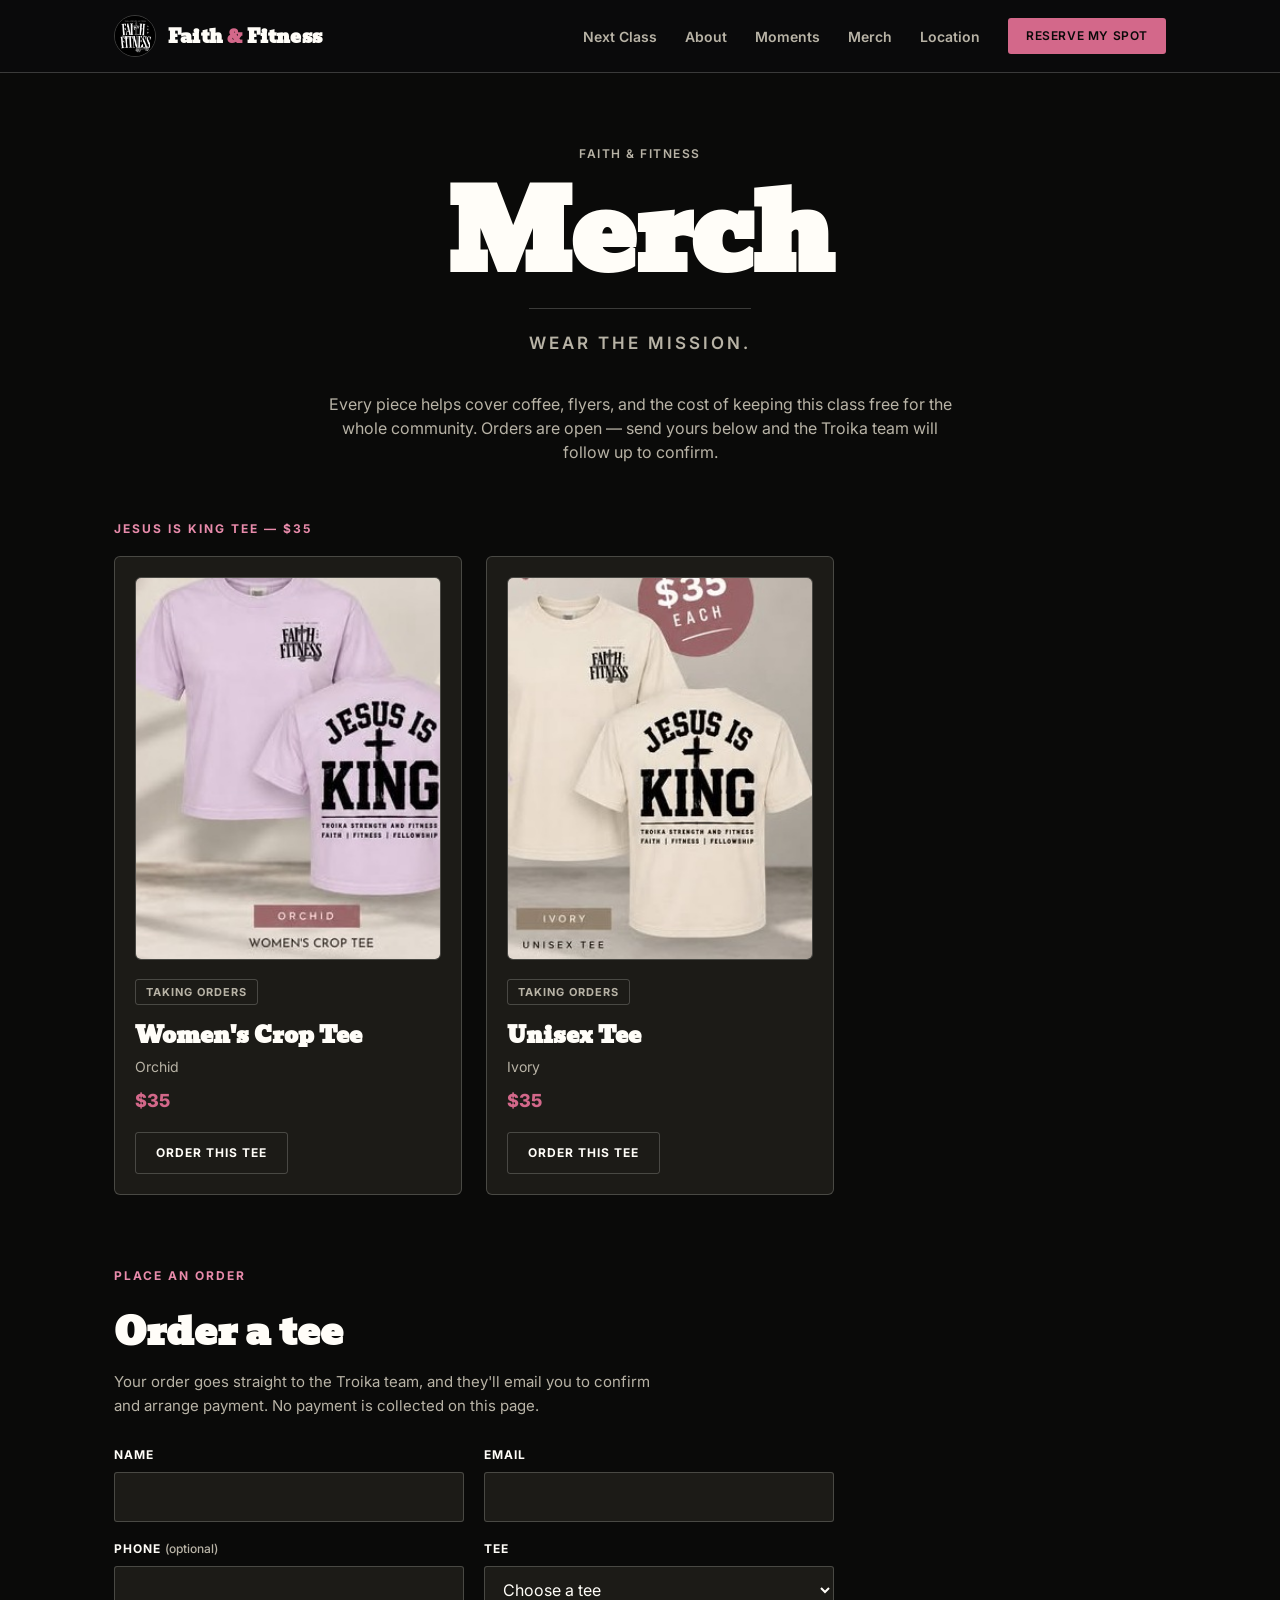
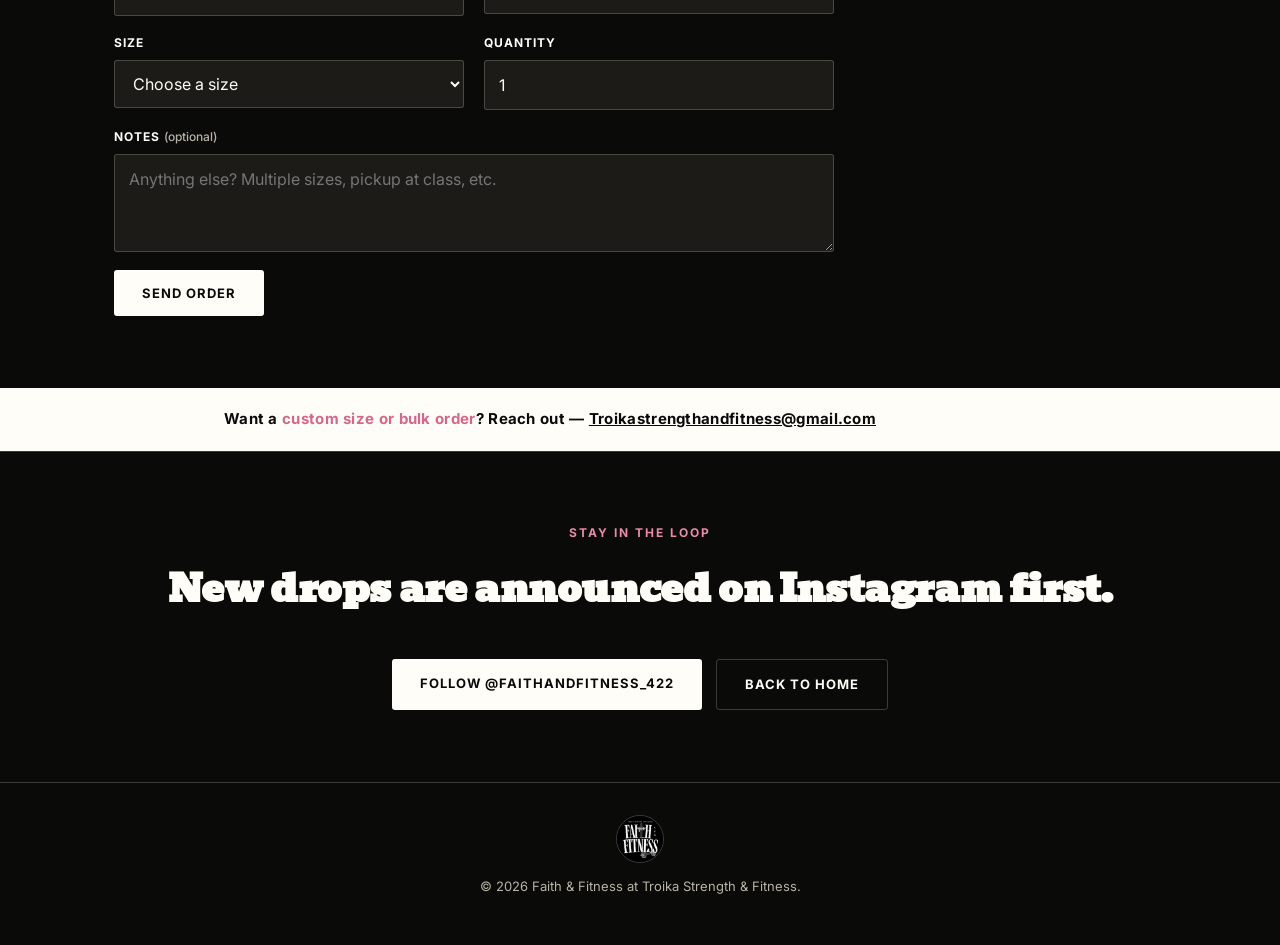
==== commit d71b99a8: "Add merch order form and Vercel Web Analytics script Merch: replaced the "Preorders closed" dead end" ====
--- a/merch.html
+++ b/merch.html
@@ -5,12 +5,32 @@
 <meta name="viewport" content="width=device-width, initial-scale=1.0">
 <title>Merch | Faith &amp; Fitness</title>
 <meta name="description" content="Shop Faith &amp; Fitness merch — every piece helps fund coffee, flyers, and the next free community class at Troika Strength &amp; Fitness.">
+
+<link rel="icon" type="image/png" sizes="32x32" href="assets/favicon-32.png">
+<link rel="icon" type="image/png" sizes="16x16" href="assets/favicon-16.png">
+<link rel="apple-touch-icon" sizes="180x180" href="assets/apple-touch-icon.png">
+
+<meta property="og:type" content="website">
+<meta property="og:site_name" content="Faith &amp; Fitness">
+<meta property="og:title" content="Merch | Faith &amp; Fitness">
+<meta property="og:description" content="Shop Faith &amp; Fitness merch — every piece helps fund coffee, flyers, and the next free community class at Troika Strength &amp; Fitness.">
+<meta property="og:url" content="https://faithandfitnessfl.com/merch.html">
+<meta property="og:image" content="https://faithandfitnessfl.com/assets/og-image.jpg">
+<meta property="og:image:width" content="1200">
+<meta property="og:image:height" content="630">
+<meta name="twitter:card" content="summary_large_image">
+<meta name="twitter:title" content="Merch | Faith &amp; Fitness">
+<meta name="twitter:description" content="Shop Faith &amp; Fitness merch — every piece helps fund coffee, flyers, and the next free community class at Troika Strength &amp; Fitness.">
+<meta name="twitter:image" content="https://faithandfitnessfl.com/assets/og-image.jpg">
+
 <link rel="preconnect" href="https://fonts.googleapis.com">
 <link rel="preconnect" href="https://fonts.gstatic.com" crossorigin>
 <link href="https://fonts.googleapis.com/css2?family=Bevan&amp;family=Inter:wght@400;500;600;700&amp;display=swap" rel="stylesheet">
 <link rel="stylesheet" href="css/styles.css">
 </head>
 <body>
+
+<a class="skip-link" href="#main">Skip to content</a>
 
 <header class="site-header" id="top">
   <div class="wrap header-inner">
@@ -34,14 +54,14 @@
   </div>
 </header>
 
-<main>
+<main id="main">
 
   <section class="hero merch-hero">
     <div class="wrap hero-inner">
       <p class="eyebrow">Faith &amp; Fitness</p>
       <h1 class="hero-title">Merch</h1>
       <p class="hero-tagline">Wear the mission.</p>
-      <p class="pillars-blurb">Every piece helps cover coffee, flyers, and the cost of keeping this class free for the whole community. Preorders open periodically — follow along so you don't miss the next drop.</p>
+      <p class="pillars-blurb">Every piece helps cover coffee, flyers, and the cost of keeping this class free for the whole community. Orders are open — send yours below and the Troika team will follow up to confirm.</p>
     </div>
   </section>
 
@@ -54,25 +74,85 @@
           <div class="photo-frame product-photo">
             <img src="assets/merch/tee-orchid.jpg" alt="Orchid women's crop tee — Jesus Is King, Faith &amp; Fitness" loading="lazy">
           </div>
-          <p class="product-status">Preorders closed</p>
+          <p class="product-status">Taking orders</p>
           <h3 class="product-name">Women's Crop Tee</h3>
           <p class="product-variant">Orchid</p>
           <p class="product-price">$35</p>
-          <a class="btn btn-line small" href="https://www.instagram.com/faithandfitness_422/" target="_blank" rel="noopener">Ask About the Next Drop</a>
+          <a class="btn btn-line small" href="#order" data-order-style="Orchid Women's Crop Tee">Order This Tee</a>
         </article>
 
         <article class="product-card">
           <div class="photo-frame product-photo">
             <img src="assets/merch/tee-ivory.jpg" alt="Ivory unisex tee — Jesus Is King, Faith &amp; Fitness" loading="lazy">
           </div>
-          <p class="product-status">Preorders closed</p>
+          <p class="product-status">Taking orders</p>
           <h3 class="product-name">Unisex Tee</h3>
           <p class="product-variant">Ivory</p>
           <p class="product-price">$35</p>
-          <a class="btn btn-line small" href="https://www.instagram.com/faithandfitness_422/" target="_blank" rel="noopener">Ask About the Next Drop</a>
+          <a class="btn btn-line small" href="#order" data-order-style="Ivory Unisex Tee">Order This Tee</a>
         </article>
 
       </div>
+    </div>
+  </section>
+
+  <section class="order-section" id="order">
+    <div class="wrap">
+      <p class="section-label">Place an order</p>
+      <h2 class="order-title">Order a tee</h2>
+      <p class="order-note">Your order goes straight to the Troika team, and they'll email you to confirm and arrange payment. No payment is collected on this page.</p>
+
+      <p class="order-thanks" id="orderThanks" hidden>Thanks, your order was sent! The Troika team will be in touch by email.</p>
+
+      <form class="order-form" action="https://formsubmit.co/troikastrengthandfitness@gmail.com" method="POST">
+        <input type="hidden" name="_subject" value="New merch order — Faith &amp; Fitness">
+        <input type="hidden" name="_template" value="table">
+        <input type="hidden" name="_next" value="https://faithandfitnessfl.com/merch.html?ordered=1#order">
+        <input type="text" name="_honey" class="order-honeypot" tabindex="-1" autocomplete="off" aria-hidden="true">
+
+        <label class="order-field">
+          <span>Name</span>
+          <input type="text" name="name" autocomplete="name" required>
+        </label>
+        <label class="order-field">
+          <span>Email</span>
+          <input type="email" name="email" autocomplete="email" required>
+        </label>
+        <label class="order-field">
+          <span>Phone <em>(optional)</em></span>
+          <input type="tel" name="phone" autocomplete="tel">
+        </label>
+        <label class="order-field">
+          <span>Tee</span>
+          <select name="tee" id="orderStyle" required>
+            <option value="">Choose a tee</option>
+            <option>Orchid Women's Crop Tee</option>
+            <option>Ivory Unisex Tee</option>
+          </select>
+        </label>
+        <label class="order-field">
+          <span>Size</span>
+          <select name="size" required>
+            <option value="">Choose a size</option>
+            <option>XS</option>
+            <option>S</option>
+            <option>M</option>
+            <option>L</option>
+            <option>XL</option>
+            <option>2XL</option>
+          </select>
+        </label>
+        <label class="order-field">
+          <span>Quantity</span>
+          <input type="number" name="quantity" min="1" max="20" value="1" required>
+        </label>
+        <label class="order-field order-field-wide">
+          <span>Notes <em>(optional)</em></span>
+          <textarea name="notes" rows="3" placeholder="Anything else? Multiple sizes, pickup at class, etc."></textarea>
+        </label>
+
+        <button class="btn btn-solid order-submit" type="submit">Send Order</button>
+      </form>
     </div>
   </section>
 
@@ -104,6 +184,10 @@
   </div>
 </footer>
 
+<script>
+  window.va = window.va || function () { (window.vaq = window.vaq || []).push(arguments); };
+</script>
+<script defer src="/_vercel/insights/script.js"></script>
 <script src="js/main.js"></script>
 </body>
 </html>
--- a/css/styles.css
+++ b/css/styles.css
@@ -36,6 +36,25 @@
   padding: 0 24px;
 }
 
+/* ---------- Skip link ---------- */
+.skip-link {
+  position: fixed;
+  top: -100px;
+  left: 16px;
+  z-index: 200;
+  background: var(--accent);
+  color: var(--bg);
+  font-weight: 700;
+  font-size: 13px;
+  padding: 12px 20px;
+  border-radius: var(--radius-sm);
+  transition: top 0.15s ease;
+}
+.skip-link:focus {
+  top: 16px;
+  top: calc(16px + env(safe-area-inset-top, 0px));
+}
+
 /* ---------- Header ---------- */
 .site-header {
   position: sticky;
@@ -199,38 +218,93 @@
 }
 .photo-frame img { width: 100%; height: 100%; object-fit: cover; }
 
-.hero-photo {
-  margin: 48px auto 0;
-  max-width: 780px;
-  aspect-ratio: 16 / 9;
-}
+/* ---------- Auto-scrolling photo marquee (generic) ---------- */
+.auto-carousel {
+  position: relative;
+  overflow-x: auto;
+  overflow-y: hidden;
+  width: 100%;
+  cursor: grab;
+  scrollbar-width: none;
+  -webkit-overflow-scrolling: touch;
+  overscroll-behavior-x: contain;
+  mask-image: linear-gradient(to right, transparent, black 12%, black 88%, transparent);
+  -webkit-mask-image: linear-gradient(to right, transparent, black 12%, black 88%, transparent);
+}
+.auto-carousel::-webkit-scrollbar { display: none; }
+.auto-carousel.is-dragging { cursor: grabbing; scroll-snap-type: none; }
+
+.auto-carousel-track {
+  display: flex;
+  width: max-content;
+  gap: 14px;
+}
+
+.auto-slide { flex: 0 0 auto; }
+.auto-slide img {
+  display: block;
+  height: 100%;
+  width: auto;
+  object-fit: cover;
+  border: 1px solid var(--line);
+  border-radius: var(--radius-md);
+}
+
+/* ---------- Hero carousel ---------- */
+.hero-carousel {
+  margin: 48px 0 0;
+  height: 220px;
+}
+.hero-carousel .auto-slide img { height: 220px; }
+
+/* ---------- Moments (past classes) carousel ---------- */
+.moments-carousel {
+  margin: 32px 0 0;
+  height: 260px;
+}
+.moments-carousel .auto-slide img { height: 260px; aspect-ratio: 4 / 5; }
 
 /* ---------- Verse of the day ---------- */
 .votd {
-  max-width: 560px;
-  margin: 48px auto 0;
-  padding: 30px 32px;
-  border-top: 1.5px solid var(--ink);
-  border-bottom: 1.5px solid var(--ink);
+  padding: 8px 0 64px;
+}
+
+.votd-card {
+  max-width: 720px;
+  margin: 0 auto;
+  padding: 40px 36px;
   text-align: center;
-}
+  cursor: pointer;
+  border: 1.5px solid var(--accent);
+  border-radius: var(--radius-md);
+  background:
+    radial-gradient(ellipse at 50% 0%, var(--accent-dim), transparent 60%),
+    var(--bg-raised);
+  transition: transform 0.15s ease, box-shadow 0.2s ease;
+  box-shadow: 0 0 0 rgba(211, 104, 138, 0);
+}
+.votd-card:hover {
+  transform: translateY(-2px);
+  box-shadow: 0 12px 32px rgba(211, 104, 138, 0.18);
+}
+.votd-card:focus-visible { outline: 2px solid var(--accent-bright); outline-offset: 4px; }
 
 .votd-label {
   text-transform: uppercase;
   letter-spacing: 2px;
-  font-size: 11px;
-  font-weight: 700;
-  color: var(--accent);
-  margin: 0 0 14px;
+  font-size: 12px;
+  font-weight: 700;
+  color: var(--accent-bright);
+  margin: 0 0 16px;
 }
 
 .votd-text {
   font-family: var(--font-display);
   font-style: italic;
-  font-size: clamp(17px, 2.4vw, 20px);
-  line-height: 1.5;
-  margin: 0 0 10px;
-  min-height: 1.5em;
+  font-size: clamp(20px, 3.2vw, 28px);
+  line-height: 1.4;
+  margin: 0 0 12px;
+  min-height: 1.4em;
   transition: opacity 0.2s ease;
 }
 
@@ -239,27 +313,148 @@
   font-weight: 700;
   letter-spacing: 0.5px;
   color: var(--muted);
-  margin: 0 0 18px;
+  margin: 0 0 26px;
   transition: opacity 0.2s ease;
 }
 
-.votd-text.is-fading, .votd-ref.is-fading { opacity: 0; }
-
-.votd-next {
+.votd-actions {
+  display: flex;
+  align-items: center;
+  justify-content: center;
+}
+
+.votd-devo-btn {
   background: none;
-  border: 1.5px solid var(--line);
-  color: var(--ink);
+  border: 1.5px solid var(--accent);
+  color: var(--accent-bright);
   font-family: var(--font-body);
   font-weight: 700;
-  font-size: 11px;
+  font-size: 12px;
   text-transform: uppercase;
   letter-spacing: 1px;
-  padding: 10px 18px;
+  padding: 10px 20px;
   border-radius: var(--radius-sm);
   cursor: pointer;
-  transition: border-color 0.15s ease;
-}
-.votd-next:hover { border-color: var(--ink); }
+  transition: background 0.15s ease, color 0.15s ease;
+}
+.votd-devo-btn:hover { background: var(--accent); color: var(--bg); }
+
+/* ---------- Devotion modal (bottom sheet) ---------- */
+.devo-modal {
+  position: fixed;
+  inset: 0;
+  z-index: 110;
+  display: flex;
+  align-items: flex-end;
+  justify-content: center;
+}
+.devo-modal[hidden] { display: none; }
+
+.devo-modal-backdrop {
+  position: absolute;
+  inset: 0;
+  background: rgba(0, 0, 0, 0.75);
+}
+
+.devo-modal-sheet {
+  position: relative;
+  width: 100%;
+  max-height: 88vh;
+  overflow-y: auto;
+  background: var(--bg-raised);
+  border: 1.5px solid var(--ink);
+  border-bottom: none;
+  border-radius: 20px 20px 0 0;
+  padding: 16px 28px calc(40px + env(safe-area-inset-bottom, 0px));
+  animation: devo-slide-up 0.3s ease;
+}
+
+@keyframes devo-slide-up {
+  from { transform: translateY(100%); }
+  to { transform: translateY(0); }
+}
+
+@keyframes devo-fade-in {
+  from { opacity: 0; transform: translateY(12px); }
+  to { opacity: 1; transform: translateY(0); }
+}
+
+.devo-modal-handle {
+  width: 40px;
+  height: 4px;
+  border-radius: 4px;
+  background: var(--line);
+  margin: 0 auto 20px;
+}
+
+.devo-modal-close {
+  position: absolute;
+  top: 16px;
+  right: 20px;
+  width: 32px;
+  height: 32px;
+  background: none;
+  border: none;
+  color: var(--muted);
+  font-size: 22px;
+  line-height: 1;
+  cursor: pointer;
+}
+.devo-modal-close:hover { color: var(--ink); }
+
+.devo-verse-text {
+  font-family: var(--font-display);
+  font-style: italic;
+  font-size: clamp(19px, 3vw, 23px);
+  line-height: 1.4;
+  margin: 0 0 10px;
+}
+
+.devo-verse-ref {
+  font-size: 13px;
+  font-weight: 700;
+  color: var(--accent-bright);
+  letter-spacing: 0.5px;
+  margin: 0 0 28px;
+  padding-bottom: 24px;
+  border-bottom: 1px solid var(--line);
+}
+
+.devo-section { margin-bottom: 24px; }
+.devo-section:last-child { margin-bottom: 0; }
+
+.devo-heading {
+  text-transform: uppercase;
+  letter-spacing: 1.5px;
+  font-size: 11px;
+  font-weight: 700;
+  color: var(--accent-bright);
+  margin: 0 0 10px;
+}
+
+.devo-body {
+  font-size: 16px;
+  line-height: 1.7;
+  color: var(--ink);
+  margin: 0;
+}
+
+.devo-prayer .devo-body { font-style: italic; color: var(--muted); }
+
+body.no-scroll { overflow: hidden; }
+
+@media (min-width: 641px) {
+  .devo-modal { align-items: center; padding: 24px; }
+  .devo-modal-sheet {
+    max-width: 480px;
+    max-height: 85vh;
+    border: 1.5px solid var(--ink);
+    border-radius: var(--radius-md);
+    padding: 40px 36px;
+    animation: devo-fade-in 0.25s ease;
+  }
+  .devo-modal-handle { display: none; }
+}
 
 .moment-photo { aspect-ratio: 4 / 5; margin-bottom: 18px; }
 
@@ -409,47 +604,6 @@
 /* ---------- Moments ---------- */
 .moments { padding: 72px 0; }
 
-.moments-grid {
-  display: grid;
-  grid-template-columns: repeat(3, 1fr);
-  gap: 16px;
-}
-
-.moment-card {
-  background: var(--bg-raised);
-  border: 1px solid var(--line);
-  border-radius: var(--radius-md);
-  padding: 20px;
-  display: flex;
-  flex-direction: column;
-}
-
-.moment-card-current {
-  border-color: var(--accent);
-  background: linear-gradient(160deg, var(--accent-dim), var(--bg-raised) 60%);
-}
-
-.moment-date {
-  text-transform: uppercase;
-  letter-spacing: 1.5px;
-  font-size: 11px;
-  font-weight: 700;
-  color: var(--muted);
-  margin: 0 0 10px;
-}
-
-.moment-card h3 {
-  font-family: var(--font-display);
-  font-size: 24px;
-  margin: 0 0 6px;
-}
-
-.moment-card p:last-child {
-  margin: 0;
-  color: var(--muted);
-  font-size: 14px;
-}
-
 .verse-block {
   margin: 56px 0 0;
   display: grid;
@@ -553,6 +707,78 @@
   color: var(--accent);
   margin: 0 0 18px;
 }
+
+/* ---------- Merch order form ---------- */
+.order-section { padding: 0 0 72px; }
+
+.order-title {
+  font-family: var(--font-display);
+  font-size: clamp(28px, 4vw, 38px);
+  margin: 0 0 10px;
+}
+
+.order-note {
+  color: var(--muted);
+  font-size: 15px;
+  line-height: 1.6;
+  max-width: 560px;
+  margin: 0 0 28px;
+}
+
+.order-thanks {
+  border: 1px solid var(--accent);
+  background: var(--accent-dim);
+  color: var(--ink);
+  border-radius: var(--radius-sm);
+  padding: 14px 18px;
+  font-weight: 600;
+  max-width: 720px;
+  margin: 0 0 24px;
+}
+
+.order-form {
+  display: grid;
+  grid-template-columns: repeat(2, 1fr);
+  gap: 18px 20px;
+  max-width: 720px;
+}
+
+.order-field {
+  display: flex;
+  flex-direction: column;
+  gap: 8px;
+}
+.order-field span {
+  font-size: 12px;
+  font-weight: 700;
+  text-transform: uppercase;
+  letter-spacing: 1px;
+}
+.order-field em { font-style: normal; font-weight: 500; color: var(--muted); text-transform: none; letter-spacing: 0; }
+.order-field-wide { grid-column: 1 / -1; }
+
+.order-field input,
+.order-field select,
+.order-field textarea {
+  font: inherit;
+  font-size: 16px;
+  color: var(--ink);
+  background: var(--bg-raised);
+  border: 1px solid var(--line);
+  border-radius: var(--radius-sm);
+  padding: 12px 14px;
+  width: 100%;
+}
+.order-field textarea { resize: vertical; }
+.order-field input:focus,
+.order-field select:focus,
+.order-field textarea:focus {
+  outline: none;
+  border-color: var(--accent);
+}
+
+.order-honeypot { display: none; }
+.order-submit { justify-self: start; }
 
 /* ---------- Location ---------- */
 .location { padding: 72px 0; border-top: 1px solid var(--line); }
@@ -590,6 +816,48 @@
   transition: border-color 0.15s ease;
 }
 .social-link:hover { border-color: var(--ink); }
+
+.membership-plug {
+  margin-top: 48px;
+  padding: 32px;
+  border: 1px solid var(--line);
+  border-radius: var(--radius-md);
+  display: flex;
+  align-items: center;
+  gap: 28px;
+}
+.membership-plug-logo {
+  width: 72px;
+  height: auto;
+  flex-shrink: 0;
+}
+.membership-plug-body {
+  display: flex;
+  flex-wrap: wrap;
+  align-items: center;
+  gap: 20px;
+  flex: 1;
+}
+.membership-plug p {
+  margin: 0;
+  max-width: 480px;
+  color: var(--muted);
+  font-size: 15px;
+  line-height: 1.6;
+  flex: 1 1 320px;
+}
+.membership-plug-deal {
+  display: inline-block;
+  font-weight: 700;
+  font-size: 14px;
+  color: var(--accent-bright);
+  border: 1px solid var(--accent);
+  border-radius: var(--radius-sm);
+  padding: 10px 16px;
+  white-space: nowrap;
+}
+.membership-plug-deal:hover { background: var(--accent-dim); }
+.membership-plug .btn { flex-shrink: 0; }
 
 /* ---------- Footer ---------- */
 .site-footer {
@@ -652,13 +920,21 @@
   .pillars-grid { display: grid; grid-template-columns: repeat(2, 1fr); gap: 28px 16px; }
   .pillar { border-left: none; padding: 0; }
   .next-class-grid { grid-template-columns: 1fr; }
-  .moments-grid { grid-template-columns: 1fr; }
+  .hero-carousel { height: 160px; }
+  .hero-carousel .auto-slide img { height: 160px; }
+  .moments-carousel { height: 200px; }
+  .moments-carousel .auto-slide img { height: 200px; }
   .location-grid { grid-template-columns: 1fr; }
+  .membership-plug { flex-direction: column; text-align: center; }
+  .membership-plug-body { flex-direction: column; text-align: center; }
+  .membership-plug p { max-width: none; }
   .verse-block { grid-template-columns: 1fr; text-align: center; }
   .verse-photo { max-width: 260px; margin: 0 auto; }
   .merch-teaser-grid { grid-template-columns: 1fr; }
   .merch-teaser-photos { max-width: 320px; margin: 0 auto; }
   .merch-grid { grid-template-columns: 1fr !important; }
+  .order-form { grid-template-columns: 1fr; }
+  .order-submit { justify-self: stretch; }
 }
 
 @media (min-width: 781px) {
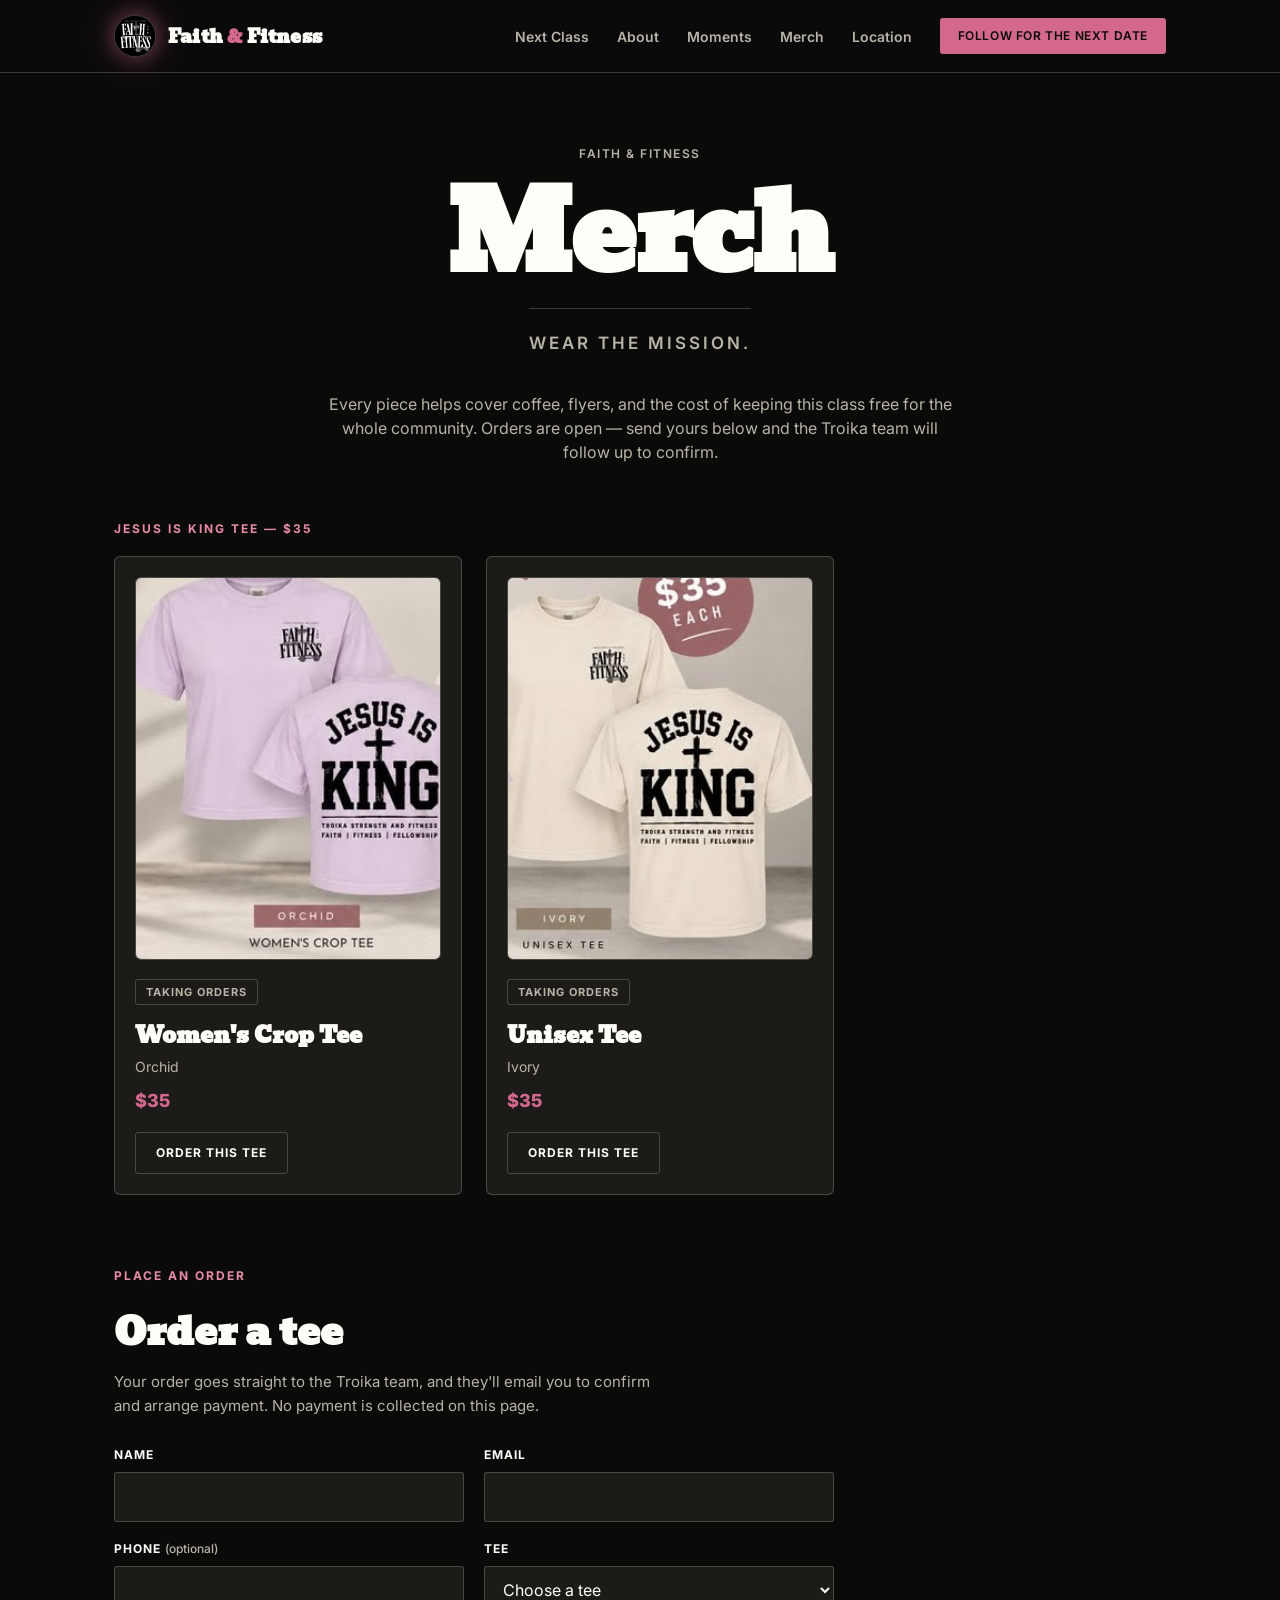
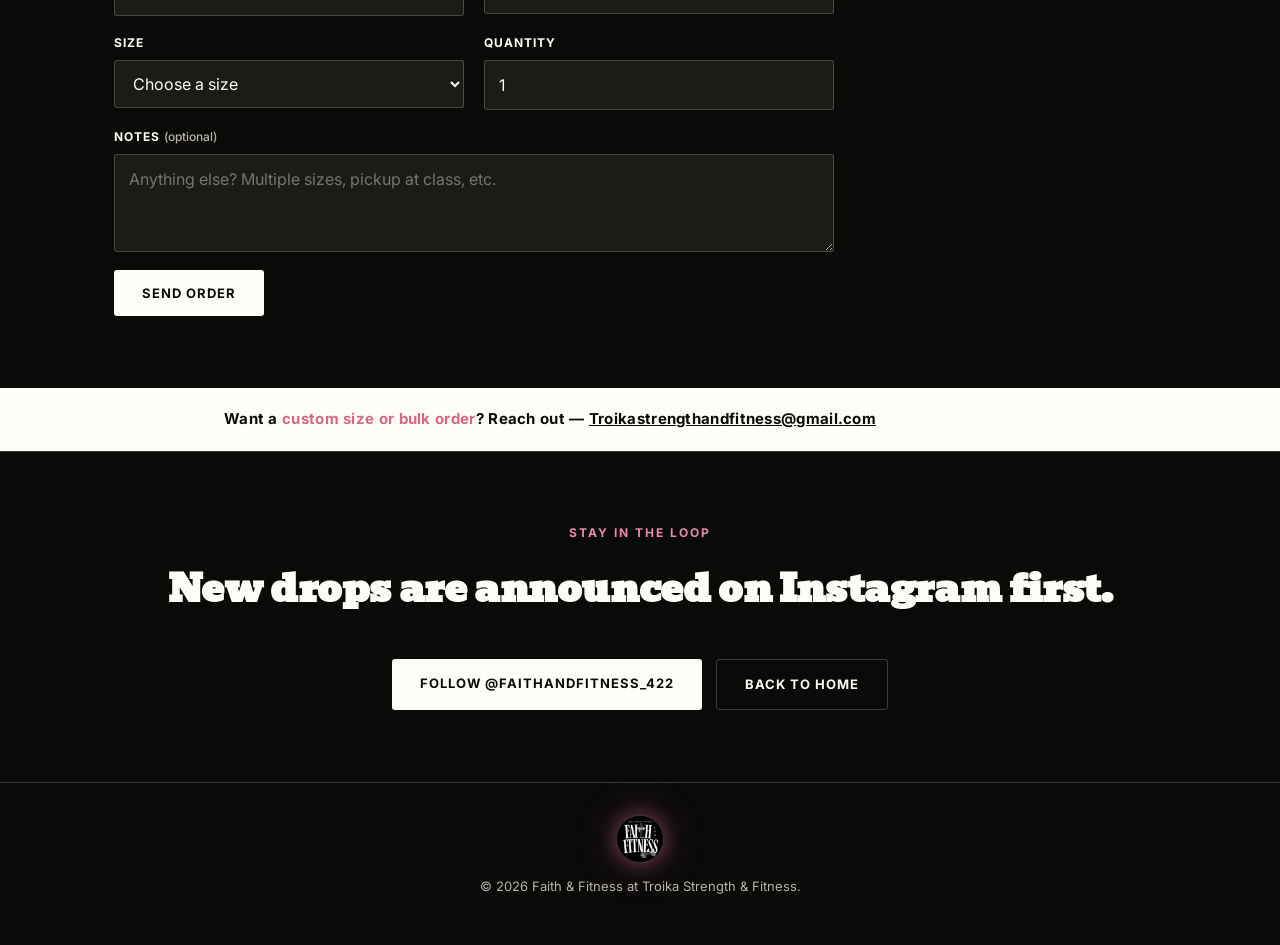
==== commit bb35b8b6: "Update site for the Oct 24 class and centralize next-class details The next class's date, time, book" ====
--- a/merch.html
+++ b/merch.html
@@ -49,7 +49,7 @@
       <a href="index.html#moments">Moments</a>
       <a href="merch.html" aria-current="page">Merch</a>
       <a href="index.html#location">Location</a>
-      <a class="nav-cta" href="https://troikastrengthandfitness.wodify.com/OnlineSalesPage/Main?q=MembershipType%7CLocationId%3D6740%26ClassId%3D196280361%26HasProgramAccess%3DFalse" target="_blank" rel="noopener">Reserve My Spot</a>
+      <a class="nav-cta" href="https://www.troikastrengthandfitness.com/about-4" target="_blank" rel="noopener" data-next-link>Class Details</a>
     </nav>
   </div>
 </header>
--- a/css/styles.css
+++ b/css/styles.css
@@ -85,6 +85,7 @@
   border-radius: 50%;
   object-fit: cover;
   border: 1px solid var(--line);
+  box-shadow: 0 0 18px 2px rgba(211, 104, 138, 0.4), 0 0 42px 8px rgba(211, 104, 138, 0.15);
 }
 
 .brand-name {
@@ -819,32 +820,39 @@
 
 .membership-plug {
   margin-top: 48px;
-  padding: 32px;
+  padding: 24px;
   border: 1px solid var(--line);
   border-radius: var(--radius-md);
-  display: flex;
+  display: grid;
+  grid-template-columns: minmax(220px, 320px) 1fr;
   align-items: center;
-  gap: 28px;
+  gap: 40px;
+}
+.membership-plug-photo {
+  display: block;
+  width: 100%;
+  height: auto;
+  aspect-ratio: 3 / 4;
+  object-fit: cover;
+  object-position: 35% 50%;
+  border-radius: var(--radius-md);
 }
 .membership-plug-logo {
-  width: 72px;
+  width: 64px;
   height: auto;
-  flex-shrink: 0;
 }
 .membership-plug-body {
   display: flex;
-  flex-wrap: wrap;
-  align-items: center;
+  flex-direction: column;
+  align-items: flex-start;
   gap: 20px;
-  flex: 1;
 }
 .membership-plug p {
   margin: 0;
   max-width: 480px;
   color: var(--muted);
-  font-size: 15px;
-  line-height: 1.6;
-  flex: 1 1 320px;
+  font-size: 16px;
+  line-height: 1.65;
 }
 .membership-plug-deal {
   display: inline-block;
@@ -879,6 +887,12 @@
   margin: 0;
   color: var(--muted);
   font-size: 13px;
+}
+.footer-inner .footer-credit {
+  font-size: 11px;
+  max-width: 560px;
+  line-height: 1.5;
+  opacity: 0.75;
 }
 
 /* ---------- Responsive ---------- */
@@ -925,9 +939,11 @@
   .moments-carousel { height: 200px; }
   .moments-carousel .auto-slide img { height: 200px; }
   .location-grid { grid-template-columns: 1fr; }
-  .membership-plug { flex-direction: column; text-align: center; }
-  .membership-plug-body { flex-direction: column; text-align: center; }
+  .membership-plug { grid-template-columns: 1fr; gap: 24px; padding: 16px 16px 28px; text-align: center; }
+  .membership-plug-photo { aspect-ratio: 4 / 3; object-position: 40% 38%; }
+  .membership-plug-body { align-items: center; padding: 0 8px; }
   .membership-plug p { max-width: none; }
+  .membership-plug-deal { white-space: normal; }
   .verse-block { grid-template-columns: 1fr; text-align: center; }
   .verse-photo { max-width: 260px; margin: 0 auto; }
   .merch-teaser-grid { grid-template-columns: 1fr; }
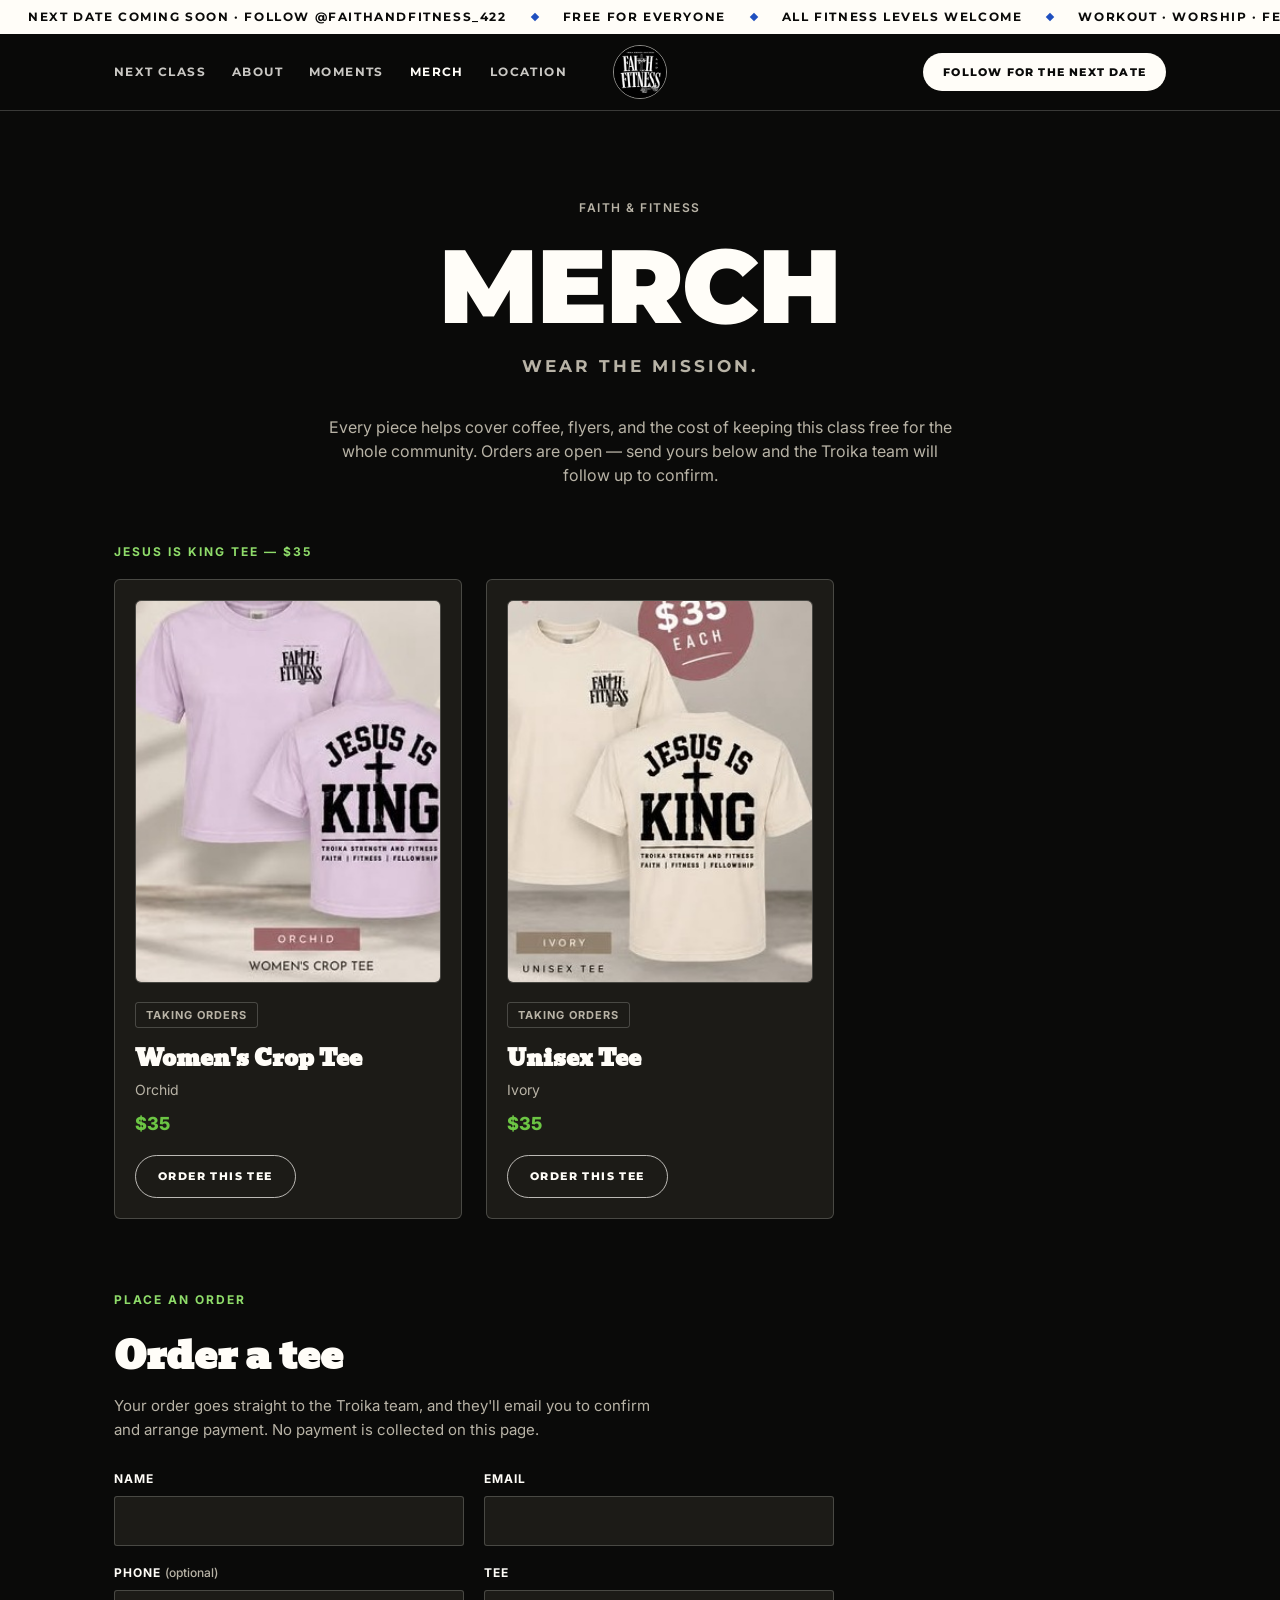
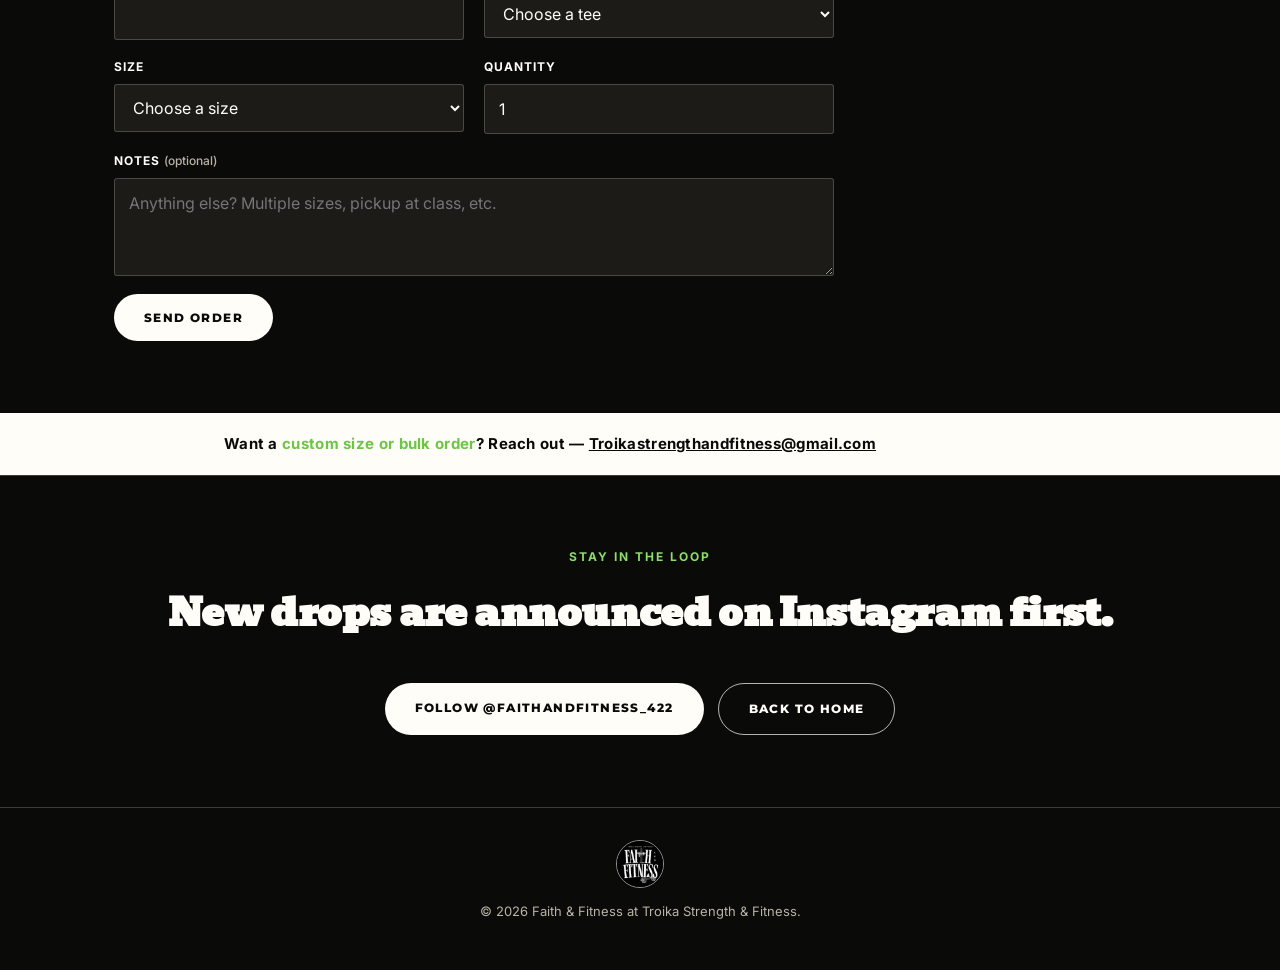
==== commit fa687c1b: "Redesign the header and hero, drop pink, and add the Nov 21 flyer popup The homepage now opens on a " ====
--- a/merch.html
+++ b/merch.html
@@ -25,21 +25,22 @@
 
 <link rel="preconnect" href="https://fonts.googleapis.com">
 <link rel="preconnect" href="https://fonts.gstatic.com" crossorigin>
-<link href="https://fonts.googleapis.com/css2?family=Bevan&amp;family=Inter:wght@400;500;600;700&amp;display=swap" rel="stylesheet">
-<link rel="stylesheet" href="css/styles.css">
+<link href="https://fonts.googleapis.com/css2?family=Bevan&amp;family=Inter:wght@400;500;600;700&amp;family=Montserrat:wght@600;700;800;900&amp;display=swap" rel="stylesheet">
+<link rel="stylesheet" href="css/styles.css?v=2026-11-13">
 </head>
 <body>
 
 <a class="skip-link" href="#main">Skip to content</a>
 
 <header class="site-header" id="top">
+  <div class="announce">
+    <div class="announce-track">
+      <div class="announce-set"><span data-next-ticker>A free monthly class at Troika Strength &amp; Fitness</span><span>Free for everyone</span><span>All fitness levels welcome</span><span>Workout · Worship · Fellowship</span></div>
+      <div class="announce-set" aria-hidden="true"><span data-next-ticker>A free monthly class at Troika Strength &amp; Fitness</span><span>Free for everyone</span><span>All fitness levels welcome</span><span>Workout · Worship · Fellowship</span></div>
+    </div>
+  </div>
   <div class="wrap header-inner">
-    <a class="brand" href="index.html" aria-label="Faith and Fitness — home">
-      <img class="brand-mark" src="assets/logo.jpg" alt="Faith and Fitness logo">
-      <span class="brand-name">Faith <em>&amp;</em> Fitness</span>
-    </a>
-
-    <button class="nav-toggle" id="navToggle" aria-expanded="false" aria-controls="siteNav">
+    <button class="nav-toggle" id="navToggle" aria-expanded="false" aria-controls="siteNav" aria-label="Menu">
       <span></span><span></span><span></span>
     </button>
 
@@ -49,8 +50,16 @@
       <a href="index.html#moments">Moments</a>
       <a href="merch.html" aria-current="page">Merch</a>
       <a href="index.html#location">Location</a>
+      <a class="nav-cta nav-cta-menu" href="https://www.troikastrengthandfitness.com/about-4" target="_blank" rel="noopener" data-next-link>Class Details</a>
+    </nav>
+
+    <a class="brand" href="index.html" aria-label="Faith and Fitness — home">
+      <img class="brand-mark" src="assets/logo.jpg" alt="Faith and Fitness logo">
+    </a>
+
+    <div class="header-end">
       <a class="nav-cta" href="https://www.troikastrengthandfitness.com/about-4" target="_blank" rel="noopener" data-next-link>Class Details</a>
-    </nav>
+    </div>
   </div>
 </header>
 
@@ -188,6 +197,6 @@
   window.va = window.va || function () { (window.vaq = window.vaq || []).push(arguments); };
 </script>
 <script defer src="/_vercel/insights/script.js"></script>
-<script src="js/main.js"></script>
+<script src="js/main.js?v=2026-11-13"></script>
 </body>
 </html>
--- a/css/styles.css
+++ b/css/styles.css
@@ -5,11 +5,15 @@
   --ink: #fffdf8;
   --muted: #b8b3a6;
   --line: rgba(255, 253, 248, 0.2);
-  --accent: #d3688a;
-  --accent-bright: #e88bab;
-  --accent-dim: rgba(211, 104, 138, 0.18);
+  --accent: #6cc644;
+  --accent-bright: #8fdc6a;
+  --accent-deep: #1f4fbf;
+  --accent-dim: rgba(108, 198, 68, 0.16);
   --font-display: "Bevan", Georgia, serif;
   --font-body: "Inter", -apple-system, BlinkMacSystemFont, sans-serif;
+  --font-bold: "Montserrat", "Inter", -apple-system, BlinkMacSystemFont, sans-serif;
+  --announce-h: 34px;
+  --header-h: 76px;
   --wrap: 1100px;
   --radius-sm: 3px;
   --radius-md: 6px;
@@ -60,73 +64,147 @@
   position: sticky;
   top: 0;
   z-index: 50;
-  background: rgba(11, 11, 12, 0.88);
-  backdrop-filter: blur(10px);
+  background: rgba(10, 10, 9, 0.92);
+  backdrop-filter: blur(12px);
+  -webkit-backdrop-filter: blur(12px);
   border-bottom: 1px solid var(--line);
+  transition: background 0.25s ease, border-color 0.25s ease;
+}
+
+/* Home page: the header floats over the hero photo until the page scrolls */
+.site-header.is-overlay {
+  position: fixed;
+  left: 0;
+  right: 0;
+  background: transparent;
+  backdrop-filter: none;
+  -webkit-backdrop-filter: none;
+  border-bottom-color: transparent;
+}
+.site-header.is-overlay.is-scrolled,
+.site-header.is-overlay:has(.site-nav.is-open) {
+  background: rgba(10, 10, 9, 0.92);
+  backdrop-filter: blur(12px);
+  -webkit-backdrop-filter: blur(12px);
+  border-bottom-color: var(--line);
+}
+
+/* Scrolling announcement bar */
+.announce {
+  overflow: hidden;
+  background: var(--ink);
+  color: var(--bg);
+  height: var(--announce-h);
+  display: flex;
+  align-items: center;
+}
+.announce-track {
+  display: flex;
+  width: max-content;
+  animation: announce-scroll 38s linear infinite;
+}
+.announce-set { display: flex; }
+.announce-set span {
+  font-family: var(--font-bold);
+  font-size: 12px;
+  font-weight: 700;
+  letter-spacing: 1.6px;
+  text-transform: uppercase;
+  white-space: nowrap;
+  padding: 0 28px;
+  position: relative;
+}
+.announce-set span::after {
+  content: "";
+  position: absolute;
+  right: -3px;
+  top: 50%;
+  width: 6px;
+  height: 6px;
+  margin-top: -3px;
+  background: var(--accent-deep);
+  transform: rotate(45deg);
+}
+@keyframes announce-scroll {
+  to { transform: translateX(-50%); }
 }
 
 .header-inner {
-  display: flex;
-  align-items: center;
-  justify-content: space-between;
-  height: 72px;
+  display: grid;
+  grid-template-columns: 1fr auto 1fr;
+  align-items: center;
+  height: var(--header-h);
 }
 
 .brand {
-  display: flex;
-  align-items: center;
-  gap: 12px;
+  grid-column: 2;
+  grid-row: 1;
+  display: flex;
+  justify-content: center;
 }
 
 .brand-mark {
-  width: 42px;
-  height: 42px;
-  flex-shrink: 0;
+  width: 54px;
+  height: 54px;
   border-radius: 50%;
   object-fit: cover;
-  border: 1px solid var(--line);
-  box-shadow: 0 0 18px 2px rgba(211, 104, 138, 0.4), 0 0 42px 8px rgba(211, 104, 138, 0.15);
-}
-
-.brand-name {
-  font-family: var(--font-display);
-  font-weight: 800;
-  font-size: 18px;
-  letter-spacing: 0.2px;
-  display: none;
-}
-.brand-name em { font-style: normal; color: var(--accent); }
+  border: 1.5px solid rgba(255, 253, 248, 0.55);
+  transition: transform 0.2s ease;
+}
+.brand:hover .brand-mark { transform: scale(1.05); }
 
 .site-nav {
-  display: flex;
-  align-items: center;
-  gap: 28px;
-  font-size: 14px;
-  font-weight: 600;
+  grid-column: 1;
+  grid-row: 1;
+  display: flex;
+  align-items: center;
+  gap: 26px;
+  font-family: var(--font-bold);
+  font-size: 12px;
+  font-weight: 700;
+  letter-spacing: 1.4px;
+  text-transform: uppercase;
 }
 
 .site-nav a {
-  color: var(--muted);
-  transition: color 0.15s ease;
-}
-.site-nav a:hover { color: var(--ink); }
+  color: var(--ink);
+  opacity: 0.78;
+  transition: opacity 0.15s ease;
+}
+.site-nav a:hover,
+.site-nav a[aria-current="page"] { opacity: 1; }
+
+.header-end {
+  grid-column: 3;
+  grid-row: 1;
+  display: flex;
+  justify-content: flex-end;
+}
 
 .nav-cta {
   color: var(--bg) !important;
-  background: var(--accent);
-  padding: 9px 18px;
-  border-radius: var(--radius-sm);
-  text-transform: uppercase;
-  letter-spacing: 0.6px;
-  font-size: 12px;
-}
-.nav-cta:hover { opacity: 0.85; }
+  opacity: 1 !important;
+  background: var(--ink);
+  padding: 11px 20px;
+  border-radius: 999px;
+  font-family: var(--font-bold);
+  text-transform: uppercase;
+  letter-spacing: 1.2px;
+  font-size: 11px;
+  font-weight: 800;
+  white-space: nowrap;
+  transition: background 0.15s ease;
+}
+.nav-cta:hover { background: var(--accent-bright); }
+.nav-cta-menu { display: none; }
 
 .nav-toggle {
-  display: flex;
+  grid-column: 1;
+  grid-row: 1;
+  display: none;
   flex-direction: column;
   justify-content: center;
-  gap: 5px;
+  gap: 6px;
   width: 36px;
   height: 36px;
   background: none;
@@ -136,6 +214,7 @@
 }
 .nav-toggle span {
   display: block;
+  width: 24px;
   height: 2px;
   background: var(--ink);
   border-radius: 2px;
@@ -143,8 +222,178 @@
 
 /* ---------- Hero ---------- */
 .hero {
-  padding: 90px 0 72px;
+  position: relative;
+  min-height: 100vh;
+  min-height: 100svh;
+  display: flex;
+  align-items: center;
+  justify-content: center;
   text-align: center;
+  overflow: hidden;
+  padding: calc(var(--announce-h) + var(--header-h) + 28px) 0 88px;
+  isolation: isolate;
+}
+
+/* Two photos slowly cross-fade: the workout, then worship */
+.hero-bg {
+  position: absolute;
+  inset: 0;
+  z-index: -1;
+  background: var(--bg);
+}
+.hero-bg img {
+  position: absolute;
+  inset: 0;
+  width: 100%;
+  height: 100%;
+  object-fit: cover;
+  object-position: 50% 35%;
+  opacity: 0;
+  filter: grayscale(0.25) contrast(1.05);
+  animation: hero-fade 16s ease-in-out infinite;
+}
+.hero-bg img:nth-child(1) { opacity: 1; }
+.hero-bg img:nth-child(2) { animation-delay: 8s; object-position: 50% 25%; }
+.hero-bg::after {
+  content: "";
+  position: absolute;
+  inset: 0;
+  background:
+    linear-gradient(to bottom, rgba(10, 10, 9, 0.75) 0%, rgba(10, 10, 9, 0.45) 35%, rgba(10, 10, 9, 0.6) 70%, var(--bg) 100%),
+    radial-gradient(ellipse at 50% 45%, transparent 0%, rgba(10, 10, 9, 0.55) 80%);
+}
+@keyframes hero-fade {
+  0% { opacity: 0; transform: scale(1.1); }
+  10% { opacity: 1; }
+  50% { opacity: 1; }
+  60% { opacity: 0; transform: scale(1); }
+  100% { opacity: 0; transform: scale(1); }
+}
+
+.hero-inner {
+  display: flex;
+  flex-direction: column;
+  align-items: center;
+}
+
+.hero-presents {
+  display: inline-flex;
+  align-items: center;
+  gap: 14px;
+  font-family: var(--font-bold);
+  font-size: 12px;
+  font-weight: 700;
+  letter-spacing: 3px;
+  text-transform: uppercase;
+  color: var(--ink);
+  opacity: 0.9;
+  transition: opacity 0.15s ease;
+}
+.hero-presents:hover { opacity: 1; }
+.hero-presents img {
+  width: 52px;
+  height: auto;
+  filter: drop-shadow(0 4px 14px rgba(0, 0, 0, 0.5));
+}
+
+.hero-logo {
+  margin: 20px 0 0;
+  line-height: 0;
+}
+.hero-logo img {
+  width: min(430px, 78vw, 46vh);
+  height: auto;
+  filter: drop-shadow(0 8px 30px rgba(0, 0, 0, 0.55));
+}
+
+.hero-headline {
+  font-family: var(--font-bold);
+  font-weight: 900;
+  font-size: clamp(26px, 4.6vw, 52px);
+  line-height: 1;
+  letter-spacing: -0.5px;
+  text-transform: uppercase;
+  margin: 24px 0 0;
+}
+.hero-headline span {
+  display: block;
+  margin-top: 6px;
+  color: transparent;
+  -webkit-text-stroke: 1.5px var(--ink);
+}
+
+.hero-when {
+  font-family: var(--font-bold);
+  font-size: 13px;
+  font-weight: 600;
+  letter-spacing: 2.4px;
+  text-transform: uppercase;
+  color: var(--accent-bright);
+  margin: 20px 0 0;
+}
+
+.hero-actions {
+  margin-top: 26px;
+  display: flex;
+  justify-content: center;
+  gap: 14px;
+  flex-wrap: wrap;
+}
+
+.hero-scroll {
+  position: absolute;
+  left: 50%;
+  bottom: 28px;
+  width: 26px;
+  height: 42px;
+  margin-left: -13px;
+  border: 1.5px solid rgba(255, 253, 248, 0.6);
+  border-radius: 999px;
+}
+.hero-scroll span {
+  position: absolute;
+  left: 50%;
+  top: 8px;
+  width: 4px;
+  height: 8px;
+  margin-left: -2px;
+  border-radius: 2px;
+  background: var(--ink);
+  animation: hero-scroll-dot 1.8s ease-in-out infinite;
+}
+@keyframes hero-scroll-dot {
+  0% { opacity: 0; transform: translateY(0); }
+  30% { opacity: 1; }
+  100% { opacity: 0; transform: translateY(14px); }
+}
+
+.hero-strip { padding: 8px 0 64px; }
+
+/* Smaller page heroes (merch) */
+.hero.merch-hero {
+  min-height: 0;
+  display: block;
+  padding: 88px 0 56px;
+  overflow: visible;
+}
+.hero-title {
+  font-family: var(--font-bold);
+  font-weight: 900;
+  font-size: clamp(48px, 11vw, 104px);
+  line-height: 0.95;
+  letter-spacing: -1px;
+  text-transform: uppercase;
+  margin: 0;
+}
+.hero-tagline {
+  display: inline-block;
+  font-family: var(--font-bold);
+  font-size: clamp(14px, 2.2vw, 17px);
+  font-weight: 700;
+  letter-spacing: 3px;
+  text-transform: uppercase;
+  color: var(--muted);
+  margin: 18px 0 0;
 }
 
 .eyebrow {
@@ -156,60 +405,34 @@
   margin: 0 0 20px;
 }
 
-.hero-title {
-  font-family: var(--font-display);
-  font-weight: 900;
-  font-size: clamp(52px, 12vw, 108px);
-  line-height: 0.95;
-  margin: 0;
-  letter-spacing: -1px;
-}
-.hero-title .amp {
-  color: var(--accent-bright);
-  text-shadow: 0 0 40px rgba(211, 104, 138, 0.45);
-}
-
-.hero-tagline {
-  font-size: clamp(14px, 2.2vw, 17px);
-  color: var(--muted);
-  margin: 22px 0 0;
-  text-transform: uppercase;
-  letter-spacing: 3px;
-  font-weight: 600;
-  padding-top: 22px;
-  border-top: 1px solid var(--line);
-  display: inline-block;
-}
-
-.hero-actions {
-  margin-top: 36px;
-  display: flex;
-  justify-content: center;
-  gap: 14px;
-  flex-wrap: wrap;
-}
-
 .btn {
   display: inline-block;
-  padding: 15px 28px;
-  border-radius: var(--radius-sm);
-  font-weight: 700;
-  font-size: 13px;
-  text-transform: uppercase;
-  letter-spacing: 1px;
-  transition: transform 0.15s ease, opacity 0.15s ease, border-color 0.15s ease;
+  padding: 16px 30px;
+  border-radius: 999px;
+  font-family: var(--font-bold);
+  font-weight: 800;
+  font-size: 12px;
+  text-transform: uppercase;
+  letter-spacing: 1.4px;
+  transition: transform 0.15s ease, background 0.15s ease, color 0.15s ease, border-color 0.15s ease;
   background: none;
   border: none;
-  font-family: var(--font-body);
   cursor: pointer;
   color: var(--ink);
 }
-.btn:hover { transform: translateY(-1px); }
+.btn:hover { transform: translateY(-2px); }
 .btn-solid { background: var(--ink); color: var(--bg); }
-.btn-solid:hover { opacity: 0.88; }
-.btn-line { border: 1.5px solid var(--line); }
-.btn-line:hover { border-color: var(--ink); }
-.btn.small { padding: 11px 20px; font-size: 12px; }
+.btn-solid:hover { background: var(--accent-bright); }
+.btn-line { border: 1.5px solid rgba(255, 253, 248, 0.7); }
+.btn-line:hover { background: var(--ink); color: var(--bg); border-color: var(--ink); }
+.btn.small { padding: 12px 22px; font-size: 11px; }
+
+@media (prefers-reduced-motion: reduce) {
+  .announce-track,
+  .hero-bg img,
+  .hero-scroll span { animation: none; }
+  .hero-bg img:nth-child(2) { opacity: 0; }
+}
 
 /* ---------- Photo placeholders ---------- */
 .photo-frame {
@@ -253,7 +476,7 @@
 
 /* ---------- Hero carousel ---------- */
 .hero-carousel {
-  margin: 48px 0 0;
+  margin: 0;
   height: 220px;
 }
 .hero-carousel .auto-slide img { height: 220px; }
@@ -282,11 +505,11 @@
     radial-gradient(ellipse at 50% 0%, var(--accent-dim), transparent 60%),
     var(--bg-raised);
   transition: transform 0.15s ease, box-shadow 0.2s ease;
-  box-shadow: 0 0 0 rgba(211, 104, 138, 0);
+  box-shadow: 0 0 0 rgba(108, 198, 68, 0);
 }
 .votd-card:hover {
   transform: translateY(-2px);
-  box-shadow: 0 12px 32px rgba(211, 104, 138, 0.18);
+  box-shadow: 0 12px 32px rgba(108, 198, 68, 0.18);
 }
 .votd-card:focus-visible { outline: 2px solid var(--accent-bright); outline-offset: 4px; }
 
@@ -896,20 +1119,17 @@
 }
 
 /* ---------- Responsive ---------- */
-@media (min-width: 560px) {
-  .brand-name { display: block; }
-}
-
-@media (max-width: 780px) {
+@media (max-width: 980px) {
   .site-nav {
     position: fixed;
-    inset: 72px 0 auto 0;
+    inset: calc(var(--announce-h) + var(--header-h)) 0 auto 0;
     background: var(--bg);
     border-bottom: 1px solid var(--line);
     flex-direction: column;
-    align-items: flex-start;
+    align-items: stretch;
     gap: 0;
-    padding: 8px 24px 20px;
+    padding: 8px 24px 24px;
+    font-size: 13px;
     transform: translateY(-8px);
     opacity: 0;
     pointer-events: none;
@@ -921,16 +1141,31 @@
     pointer-events: auto;
   }
   .site-nav a {
-    width: 100%;
-    padding: 14px 0;
+    padding: 16px 0;
     border-bottom: 1px solid var(--line);
   }
-  .nav-cta {
-    margin-top: 12px;
+  .site-nav .nav-cta-menu {
+    display: block;
+    margin-top: 18px;
     text-align: center;
+    border-bottom: none;
+    padding: 15px 20px;
   }
   .nav-toggle { display: flex; }
-
+}
+
+@media (max-width: 560px) {
+  .header-inner { grid-template-columns: auto auto 1fr; gap: 14px; }
+  .brand { justify-content: flex-start; }
+  .header-end .nav-cta { padding: 10px 16px; font-size: 10px; letter-spacing: 1px; }
+  .brand-mark { width: 46px; height: 46px; }
+  .hero-presents { flex-direction: column; font-size: 10px; letter-spacing: 2.4px; gap: 10px; }
+  .hero-presents img { width: 44px; }
+  .hero-when { font-size: 11px; letter-spacing: 1.6px; }
+  .hero-actions .btn { width: 100%; max-width: 320px; }
+}
+
+@media (max-width: 780px) {
   .pillars-grid { display: grid; grid-template-columns: repeat(2, 1fr); gap: 28px 16px; }
   .pillar { border-left: none; padding: 0; }
   .next-class-grid { grid-template-columns: 1fr; }
@@ -953,10 +1188,6 @@
   .order-submit { justify-self: stretch; }
 }
 
-@media (min-width: 781px) {
-  .nav-toggle { display: none; }
-}
-
 /* ---------- RSVP modal ---------- */
 .rsvp-modal {
   position: fixed;
@@ -991,6 +1222,42 @@
   to { opacity: 1; transform: translateY(0); }
 }
 
+.rsvp-flyer { display: block; }
+.rsvp-modal-card.has-flyer {
+  max-width: 820px;
+  padding: 0;
+  overflow: hidden;
+  display: grid;
+  grid-template-columns: minmax(0, 1.1fr) minmax(0, 1fr);
+  align-items: center;
+}
+.rsvp-modal-card.has-flyer .rsvp-flyer {
+  width: 100%;
+  height: auto;
+  max-height: calc(100vh - 48px);
+  object-fit: contain;
+  background: #000;
+}
+.rsvp-modal-card.has-flyer .rsvp-modal-body { padding: 36px 32px; }
+.rsvp-modal-card.has-flyer .rsvp-modal-close {
+  z-index: 1;
+  background: rgba(10, 10, 9, 0.7);
+  border-radius: 50%;
+  color: var(--ink);
+}
+@media (max-width: 720px) {
+  .rsvp-modal { padding: 16px; }
+  .rsvp-modal-card.has-flyer {
+    grid-template-columns: 1fr;
+    max-height: calc(100vh - 32px);
+    max-height: calc(100svh - 32px);
+    overflow-y: auto;
+  }
+  .rsvp-modal-card.has-flyer .rsvp-flyer { max-height: 56vh; max-height: 56svh; }
+  .rsvp-modal-card.has-flyer .rsvp-modal-body { padding: 22px 22px 24px; }
+  .rsvp-modal-card.has-flyer .rsvp-modal-actions .btn { flex: 1 1 auto; text-align: center; }
+}
+
 .rsvp-modal-card h3 {
   font-family: var(--font-display);
   font-size: 28px;
@@ -1024,3 +1291,6 @@
   cursor: pointer;
 }
 .rsvp-modal-close:hover { color: var(--ink); }
+
+/* Keep anchored sections clear of the fixed header */
+section[id] { scroll-margin-top: calc(var(--announce-h) + var(--header-h) + 12px); }
